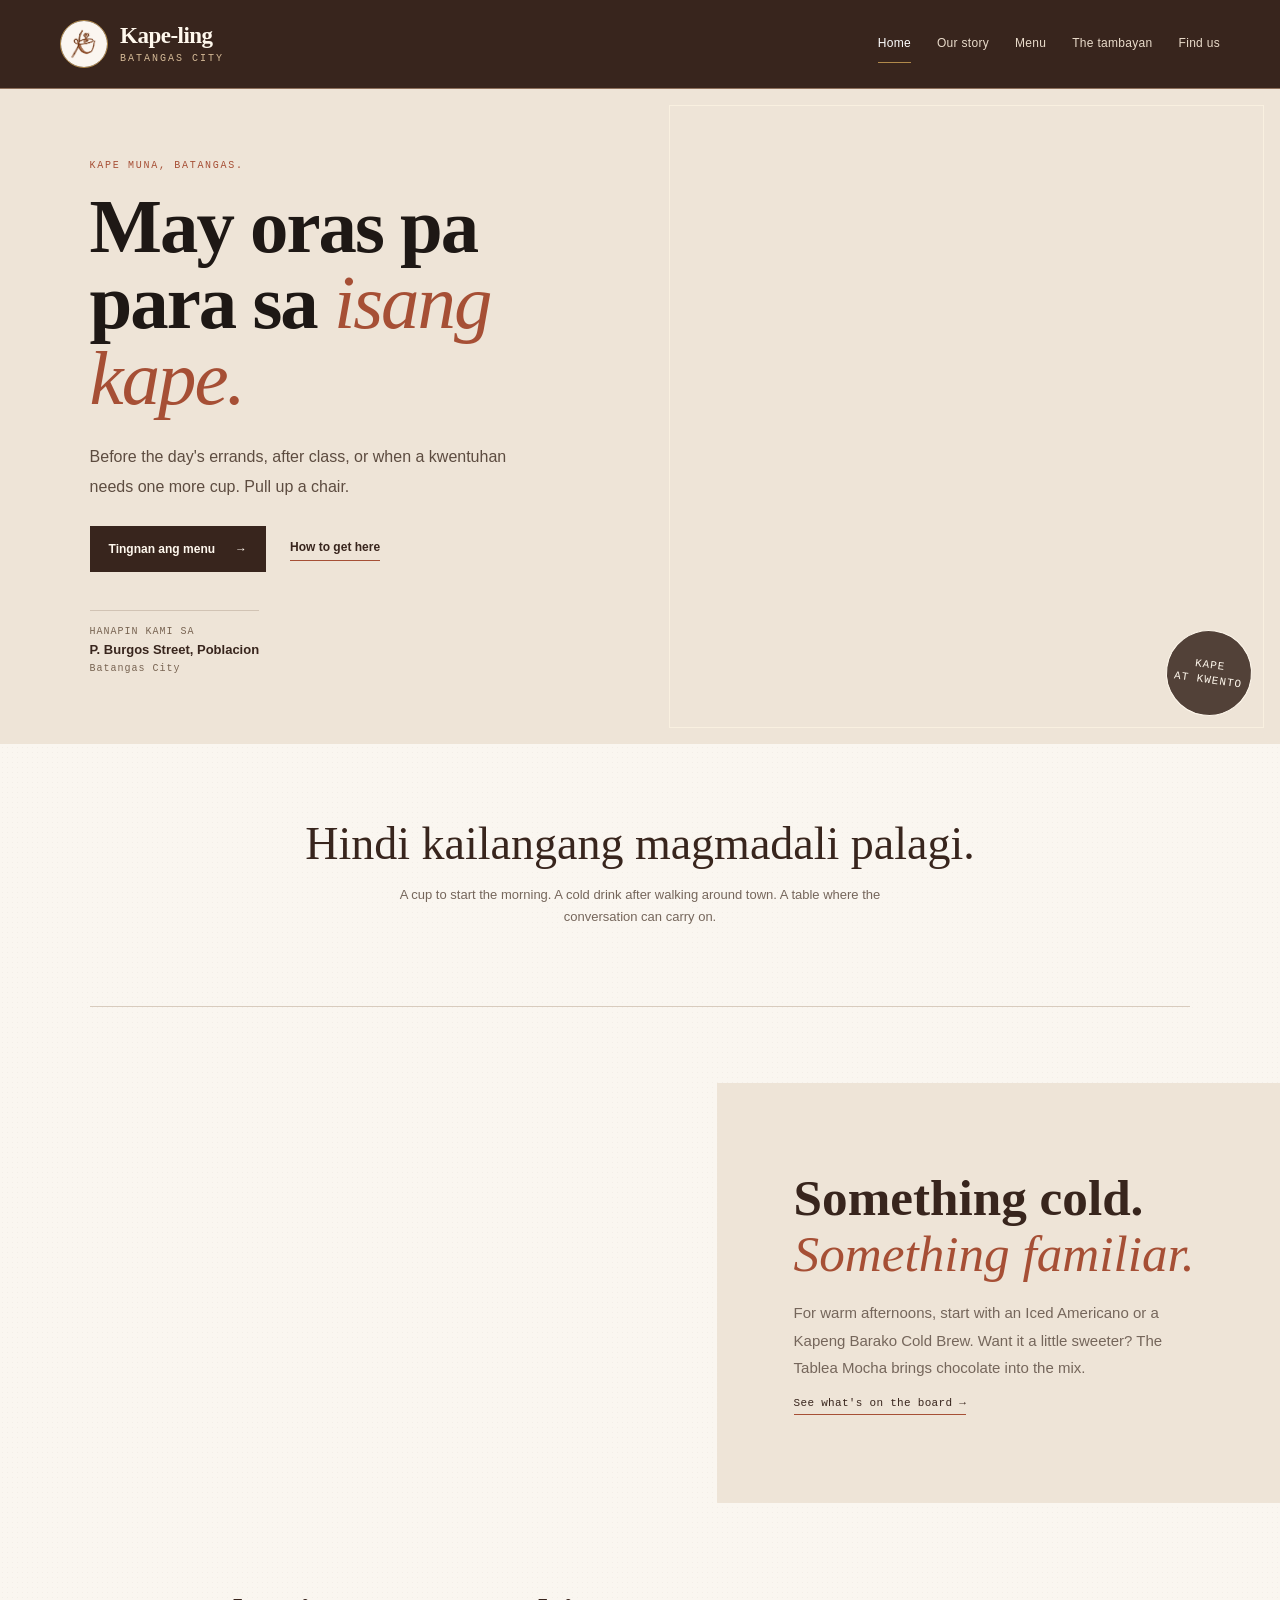
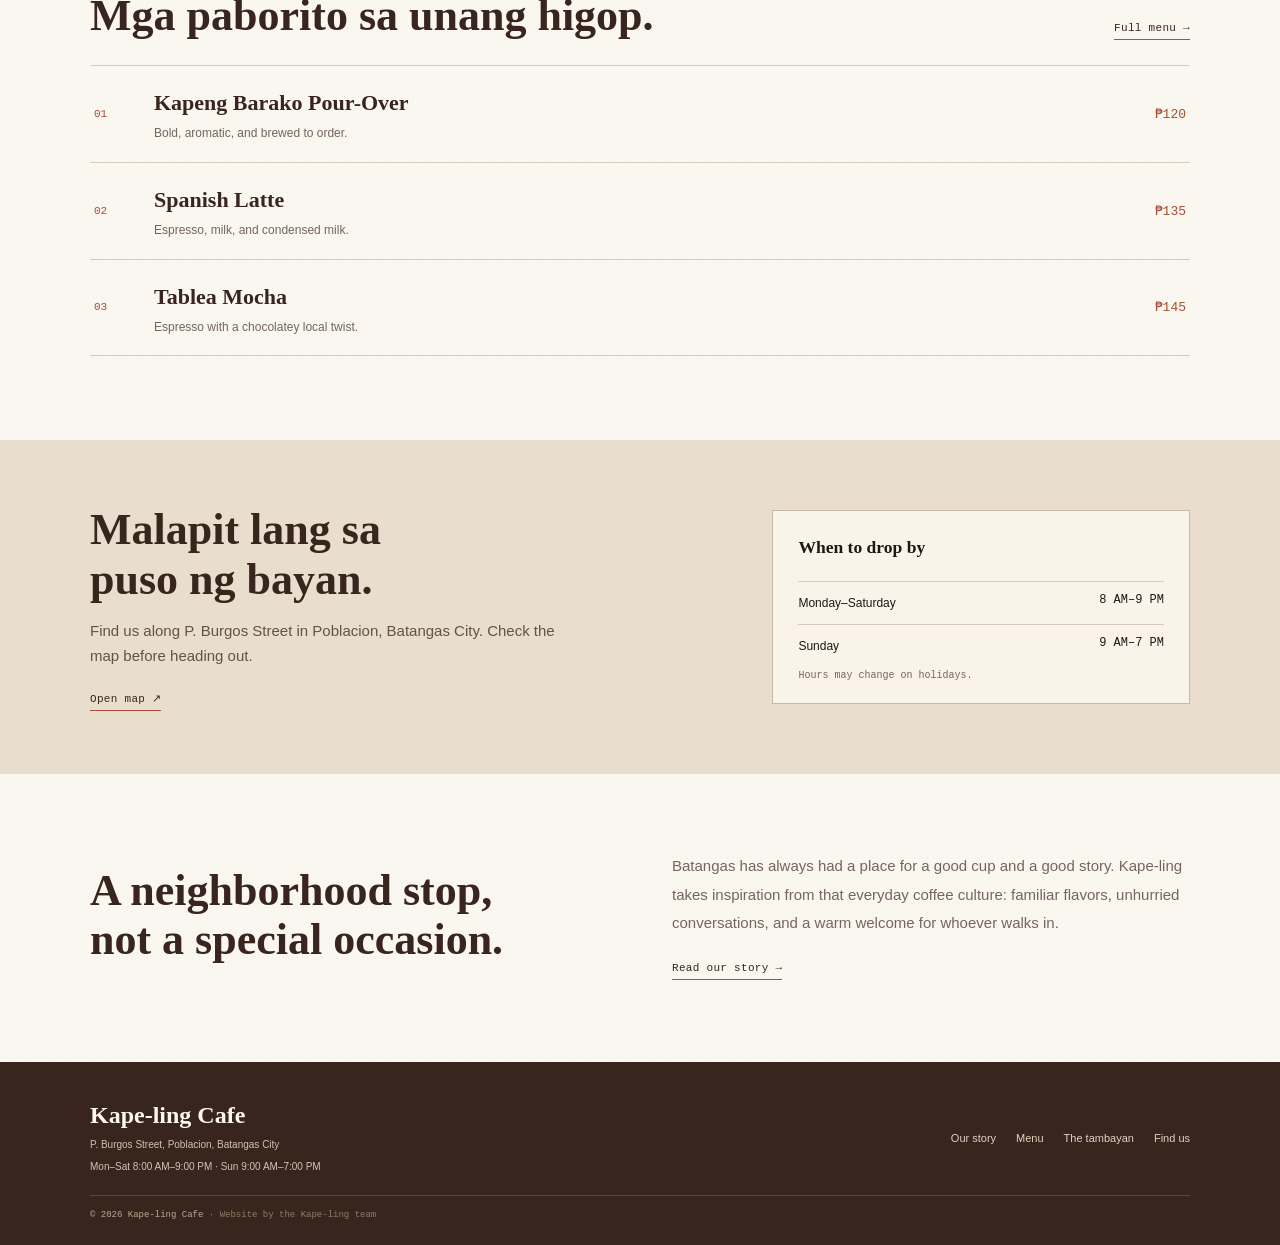
==== website-files/index.html @ b07adb89 "Simplify website code and improve readability" ====
<!DOCTYPE html>
<html lang="en">
<head>
  <meta charset="UTF-8">
  <meta name="viewport" content="width=device-width, initial-scale=1.0">
  <meta name="description" content="Coffee, merienda, and a little time well spent at Kape-ling Cafe in Batangas City.">
  <meta name="theme-color" content="#faf6f0">
  <title>Kape-ling Cafe | Batangas City</title>
  
  <link rel="stylesheet" href="/css/style.css">
</head>
<body>
<header class="site-header">
  <div class="header-inner">
    <a class="brand" href="/" aria-label="Kape-ling Cafe home">
      <img class="brand-logo" src="/logo/913414567_2117884672179343_2522890302276756562_n.jpg" alt="">
      <span class="brand-name">Kape-ling <small>BATANGAS CITY</small></span>
    </a>
    <nav class="main-nav" aria-label="Main navigation">
      <a href="/" aria-current="page">Home</a>
      <a href="/about">Our story</a>
      <a href="/menu">Menu</a>
      <a href="/community">The tambayan</a>
      <a href="/contact">Find us</a>
    </nav>
  </div>
</header>
<main>
  <section class="home-hero">
    <div class="hero-copy">
      <p class="eyebrow">KAPE MUNA, BATANGAS.</p>
      <h1>May oras pa<br>para sa <em>isang kape.</em></h1>
      <p>Before the day's errands, after class, or when a kwentuhan needs one more cup. Pull up a chair.</p>
      <div class="hero-actions"><a class="button button-dark" href="/menu">Tingnan ang menu <span>→</span></a><a class="quiet-link" href="/contact">How to get here</a></div>
      <div class="hero-visit"><span>HANAPIN KAMI SA</span><strong>P. Burgos Street, Poblacion</strong><small>Batangas City</small></div>
    </div>
    <div class="hero-image" role="img" aria-label="Freshly brewed coffee on a cafe counter"><span class="photo-stamp">KAPE<br>AT KWENTO</span></div>
  </section>
  <section class="opening-note section-wrap">
    <p class="opening-quote">Hindi kailangang magmadali palagi.</p>
    <p class="opening-small">A cup to start the morning. A cold drink after walking around town. A table where the conversation can carry on.</p>
  </section>
  <section class="home-feature">
    <div class="feature-photo" role="img" aria-label="A glass of iced coffee"></div>
    <div class="feature-copy">
      <h2>Something cold.<br><em>Something familiar.</em></h2>
      <p>For warm afternoons, start with an Iced Americano or a Kapeng Barako Cold Brew. Want it a little sweeter? The Tablea Mocha brings chocolate into the mix.</p>
      <a class="text-link" href="/menu">See what's on the board →</a>
    </div>
  </section>
  <section class="home-menu section-wrap">
    <div class="section-heading">
      <div><h2>Mga paborito sa unang higop.</h2></div>
      <a class="text-link" href="/menu">Full menu →</a>
    </div>
    <div class="home-menu-list">
      <div class="home-menu-row"><span class="menu-number">01</span><div><h3>Kapeng Barako Pour-Over</h3><p>Bold, aromatic, and brewed to order.</p></div><strong>₱120</strong></div>
      <div class="home-menu-row"><span class="menu-number">02</span><div><h3>Spanish Latte</h3><p>Espresso, milk, and condensed milk.</p></div><strong>₱135</strong></div>
      <div class="home-menu-row"><span class="menu-number">03</span><div><h3>Tablea Mocha</h3><p>Espresso with a chocolatey local twist.</p></div><strong>₱145</strong></div>
    </div>
  </section>
  <section class="visit-strip">
    <div class="section-wrap visit-strip-inner">
      <div><h2>Malapit lang sa<br>puso ng bayan.</h2><p>Find us along P. Burgos Street in Poblacion, Batangas City. Check the map before heading out.</p><a class="text-link" href="https://www.google.com/maps/search/?api=1&query=P.+Burgos+Street%2C+Poblacion%2C+Batangas+City" target="_blank" rel="noopener">Open map ↗</a></div>
      <div class="hours-panel"><h3>When to drop by</h3><p><span>Monday–Saturday</span><strong>8 AM–9 PM</strong></p><p><span>Sunday</span><strong>9 AM–7 PM</strong></p><small>Hours may change on holidays.</small></div>
    </div>
  </section>
  <section class="home-about section-wrap">
    <div><h2>A neighborhood stop, not a special occasion.</h2></div>
    <div><p>Batangas has always had a place for a good cup and a good story. Kape-ling takes inspiration from that everyday coffee culture: familiar flavors, unhurried conversations, and a warm welcome for whoever walks in.</p><a class="text-link" href="/about">Read our story →</a></div>
  </section>
</main>
<footer class="site-footer">
  <div class="footer-inner">
    <div><a class="footer-brand" href="/">Kape-ling Cafe</a><p>P. Burgos Street, Poblacion, Batangas City</p><p>Mon–Sat 8:00 AM–9:00 PM · Sun 9:00 AM–7:00 PM</p></div>
    <div class="footer-links"><a href="/about">Our story</a><a href="/menu">Menu</a><a href="/community">The tambayan</a><a href="/contact">Find us</a></div>
    <small>© 2026 Kape-ling Cafe <span>· Website by the Kape-ling team</span></small>
  </div>
</footer>
</body>
</html>
---- css/style.css ----
* {
  box-sizing:border-box;
}

html {
  scroll-behavior:smooth;
}

body {
  margin:0;
  background:#faf6f0;
  color:#1e1815;
  font:15px/1.7 Arial, sans-serif;
  background-image:radial-gradient(#6f513b0b .7px,transparent .7px);
  background-size:5px 5px;
}

a {
  color:inherit;
  text-decoration:none;
}

button,input,textarea,select {
  font:inherit;
}

.site-header {
  position:relative;
  z-index:5;
  background:#38251d;
  color:#faf6f0;
  border-bottom:1px solid #8e705b;
}

.header-inner {
  width:min(1160px,calc(100% - 56px));
  min-height:88px;
  margin:auto;
  display:flex;
  align-items:center;
  justify-content:space-between;
  gap:28px;
}

.brand {
  display:flex;
  align-items:center;
  gap:12px;
}

.brand-logo {
  width:48px;
  height:48px;
  object-fit:cover;
  border:1px solid #b18a4b;
  border-radius:50%;
}

.brand-name {
  font:600 23px/1 Georgia, serif;
  letter-spacing:-.5px;
  color:#fff8ed;
}

.brand-name small {
  display:block;
  margin-top:7px;
  font:10px/1 Courier New, monospace;
  letter-spacing:2px;
  color:#d4b996;
}

.main-nav {
  display:flex;
  align-items:center;
  gap:26px;
}

.main-nav a {
  font-size:12px;
  letter-spacing:.3px;
  color:#e9dbca;
  padding:8px 0;
  border-bottom:1px solid transparent;
}

.main-nav a:hover,.main-nav a[aria-current=page] {
  color:#fff;
  border-color:#b18a4b;
}

a:focus-visible,button:focus-visible,input:focus-visible,textarea:focus-visible,select:focus-visible {
  outline:2px solid #a64f35;
  outline-offset:4px;
}

.eyebrow {
  margin:0 0 16px;
  color:#a64f35;
  font:500 10px/1.4 Courier New, monospace;
  letter-spacing:1.7px;
}

h1,h2,h3,p {
  margin-top:0;
}

h1,h2,h3 {
  font-family:Georgia, serif;
  font-weight:600;
}

h1 em,h2 em {
  color:#a64f35;
  font-weight:500;
}

.home-hero {
  min-height:590px;
  display:grid;
  grid-template-columns:1.02fr .98fr;
  background:#eee4d7;
}

.hero-copy {
  padding:70px clamp(30px,7vw,104px);
  display:flex;
  flex-direction:column;
  align-items:flex-start;
  justify-content:center;
}

.hero-copy h1 {
  font-size:clamp(54px,6vw,82px);
  line-height:.99;
  letter-spacing:-2px;
  margin:0 0 25px;
}

.hero-copy>p:not(.eyebrow) {
  max-width:420px;
  color:#5d4c40;
  font-size:16px;
  line-height:1.85;
  margin-bottom:25px;
}

.hero-image {
  min-height:590px;
  position:relative;
  background:url("https://images.pexels.com/photos/302899/pexels-photo-302899.jpeg?auto=compress&cs=tinysrgb&w=1500") center/cover;
}

.hero-image:after {
  content:"";
  position:absolute;
  inset:16px;
  border:1px solid #fff8e6a8;
  pointer-events:none;
}

.photo-stamp {
  position:absolute;
  right:28px;
  bottom:28px;
  z-index:1;
  width:86px;
  height:86px;
  display:grid;
  place-content:center;
  text-align:center;
  border:1px solid #fff8ed;
  border-radius:50%;
  background:#38251dd9;
  color:#fff8ed;
  font:11px/1.35 Courier New, monospace;
  letter-spacing:1px;
  transform:rotate(8deg);
}

.hero-actions {
  display:flex;
  align-items:center;
  gap:24px;
  flex-wrap:wrap;
}

.button {
  display:inline-flex;
  align-items:center;
  justify-content:center;
  gap:20px;
  min-height:46px;
  padding:11px 18px;
  background:#38251d;
  color:#fff8ee;
  border:1px solid #38251d;
  font-size:12px;
  font-weight:700;
  cursor:pointer;
}

.button:hover {
  background:#a64f35;
  border-color:#a64f35;
}

.quiet-link,.inline-link {
  font-size:12px;
  font-weight:700;
  color:#38251d;
  border-bottom:1px solid #a64f35;
  padding-bottom:3px;
}

.hero-visit {
  display:grid;
  gap:2px;
  margin-top:38px;
  padding-top:15px;
  border-top:1px solid #8f78634d;
  color:#38251d;
}

.hero-visit span,.hero-visit small {
  font:10px Courier New, monospace;
  letter-spacing:1px;
  color:#786452;
}

.hero-visit strong {
  font-size:13px;
}

.section-wrap,.footer-inner {
  width:min(1100px,calc(100% - 56px));
  margin-left:auto;
  margin-right:auto;
}

.opening-note {
  padding:72px 0 78px;
  text-align:center;
  border-bottom:1px solid #d8cbbd;
}

.opening-quote {
  font:500 clamp(28px,4vw,46px)/1.2 Georgia, serif;
  color:#38251d;
  margin:0 auto 12px;
}

.opening-small {
  max-width:520px;
  margin:0 auto;
  color:#75665b;
  font-size:13px;
}

.home-feature {
  display:grid;
  grid-template-columns:1.12fr .88fr;
  align-items:stretch;
  margin:76px auto;
  max-width:1320px;
}

.feature-photo {
  min-height:420px;
  background:url("https://images.pexels.com/photos/18997241/pexels-photo-18997241.jpeg?auto=compress&cs=tinysrgb&w=1200") center/cover;
}

.feature-copy {
  padding:65px clamp(30px,6vw,82px);
  background:#eee4d7;
  display:flex;
  flex-direction:column;
  align-items:flex-start;
  justify-content:center;
}

.feature-copy h2 {
  font-size:clamp(38px,4vw,54px);
  line-height:1.08;
  margin:0 0 18px;
  color:#38251d;
}

.feature-copy>p:not(.eyebrow) {
  max-width:400px;
  color:#75665b;
  line-height:1.85;
}

.text-link {
  font:500 11px Courier New, monospace;
  letter-spacing:.3px;
  color:#38251d;
  border-bottom:1px solid #a64f35;
  padding-bottom:5px;
}

.home-menu {
  padding:12px 0 84px;
}

.section-heading {
  display:flex;
  align-items:end;
  justify-content:space-between;
  gap:20px;
  margin-bottom:25px;
}

.section-heading h2,.home-about h2,.visit-strip h2 {
  font-size:clamp(30px,3.5vw,44px);
  line-height:1.12;
  margin:0;
  color:#38251d;
}

.home-menu-list {
  border-top:1px solid #d8cbbd;
}

.home-menu-row {
  display:grid;
  grid-template-columns:44px 1fr auto;
  gap:16px;
  align-items:center;
  padding:18px 4px;
  border-bottom:1px solid #d8cbbd;
}

.menu-number {
  font:11px Courier New, monospace;
  color:#a64f35;
}

.home-menu-row h3 {
  font-size:22px;
  margin:0;
  color:#38251d;
}

.home-menu-row p {
  font-size:12px;
  color:#75665b;
  margin:2px 0 0;
}

.home-menu-row strong {
  font:13px Courier New, monospace;
  color:#a64f35;
}

.visit-strip {
  background:#e9ddce;
  padding:65px 0;
}

.visit-strip-inner {
  display:grid;
  grid-template-columns:1.2fr .8fr;
  gap:56px;
  align-items:center;
}

.visit-strip h2 {
  margin-bottom:14px;
}

.visit-strip-inner>div:first-child>p:not(.eyebrow) {
  max-width:480px;
  color:#625347;
}

.hours-panel {
  padding:22px 25px;
  border:1px solid #c8b8a5;
  background:#f9f3ea;
}

.hours-panel>p:not(.eyebrow) {
  display:flex;
  justify-content:space-between;
  gap:16px;
  border-top:1px solid #d8cbbd;
  padding-top:11px;
  margin:11px 0 0;
  font-size:12px;
}

.hours-panel strong {
  font:12px Courier New, monospace;
  white-space:nowrap;
}

.hours-panel small {
  display:block;
  color:#75665b;
  font:10px Courier New, monospace;
  margin-top:14px;
}

.home-about {
  display:grid;
  grid-template-columns:1fr 1fr;
  gap:64px;
  align-items:center;
  padding-top:78px;
  padding-bottom:84px;
}

.home-about h2 {
  max-width:420px;
}

.home-about>div:last-child>p {
  color:#75665b;
  line-height:1.9;
}

.page-intro {
  text-align:center;
  padding:78px 24px 72px;
  background:#eee4d7;
  border-bottom:1px solid #d8cbbd;
}

.page-intro h1 {
  font-size:clamp(44px,5.5vw,70px);
  line-height:1.03;
  letter-spacing:-1.5px;
  margin:0 0 18px;
}

.page-intro>p:last-child {
  max-width:590px;
  margin:0 auto;
  color:#655749;
  font-size:14px;
}

.split-story,.community-intro {
  display:grid;
  grid-template-columns:1.04fr .96fr;
  gap:76px;
  align-items:center;
  padding-top:84px;
  padding-bottom:90px;
}

.editorial-photo,.community-photo {
  min-height:440px;
  background-size:cover;
  background-position:center;
  position:relative;
}

.editorial-photo:after,.community-photo:after {
  content:"";
  position:absolute;
  inset:12px;
  border:1px solid #fff9e2a0;
}

.story-photo {
  background-image:url("https://images.pexels.com/photos/312418/pexels-photo-312418.jpeg?auto=compress&cs=tinysrgb&w=1100");
}

.community-photo {
  background-image:url("https://images.pexels.com/photos/1187317/pexels-photo-1187317.jpeg?auto=compress&cs=tinysrgb&w=1100");
}

.editorial-copy h2,.contact-copy h2 {
  font-size:clamp(36px,4vw,52px);
  line-height:1.08;
  color:#38251d;
  margin:0 0 22px;
}

.editorial-copy>p:not(.eyebrow),.contact-copy>p:not(.eyebrow) {
  font-size:14px;
  line-height:1.9;
  color:#75665b;
  margin-bottom:16px;
}

.handwritten-note {
  font:italic 21px Georgia, serif!important;
  color:#a64f35!important;
  margin-top:24px;
}

.story-band {
  display:grid;
  grid-template-columns:1fr 1fr;
  background:#e9ddce;
}

.story-band-photo {
  min-height:390px;
  background:url("https://images.pexels.com/photos/4393426/pexels-photo-4393426.jpeg?auto=compress&cs=tinysrgb&w=1200") center/cover;
}

.story-band-copy {
  padding:60px clamp(30px,7vw,100px);
  align-self:center;
}

.story-band-copy h2 {
  font-size:clamp(36px,4vw,50px);
  line-height:1.1;
  color:#38251d;
  margin:0 0 16px;
}

.story-band-copy>p:not(.eyebrow) {
  max-width:440px;
  color:#75665b;
  font-size:14px;
  line-height:1.9;
}

.purpose-section,.community-details {
  background:#eee4d7;
  padding:70px 0 78px;
}

.purpose-grid {
  display:grid;
  grid-template-columns:repeat(3,1fr);
  gap:34px;
  margin-top:26px;
}

.purpose-grid article {
  border-top:1px solid #c5b29e;
  padding-top:17px;
}

.purpose-grid article>span {
  font:10px Courier New, monospace;
  letter-spacing:1px;
  color:#a64f35;
}

.purpose-grid h2 {
  font-size:25px;
  color:#38251d;
  margin:13px 0 9px;
}

.purpose-grid p {
  font-size:13px;
  line-height:1.85;
  color:#75665b;
  margin:0;
}

.quote-section {
  text-align:center;
  padding:78px 24px;
}

.quote-section p {
  font:500 clamp(25px,3vw,38px)/1.4 Georgia, serif;
  color:#38251d;
  max-width:720px;
  margin:0 auto 16px;
}

.quote-section span {
  font:10px Courier New, monospace;
  letter-spacing:1.5px;
  color:#a64f35;
}

.menu-masthead {
  display:flex;
  justify-content:space-between;
  align-items:end;
  gap:35px;
  padding:66px max(28px,calc((100% - 1100px)/2)) 55px;
  background:#eee4d7;
  border-bottom:1px solid #d8cbbd;
}

.menu-masthead h1 {
  font-size:clamp(50px,6vw,78px);
  line-height:.98;
  letter-spacing:-2px;
  margin:0 0 15px;
}

.menu-masthead>div:first-child>p:last-child {
  margin:0;
  color:#75665b;
  font-size:14px;
}

.menu-masthead-note {
  display:flex;
  align-items:center;
  gap:18px;
}

.menu-masthead-note p {
  font:10px/1.8 Courier New, monospace;
  color:#75665b;
  margin:0;
}

.round-stamp {
  width:76px;
  height:76px;
  display:grid;
  place-content:center;
  text-align:center;
  border:1px solid #a64f35;
  border-radius:50%;
  color:#a64f35;
  font:11px/1.35 Courier New, monospace;
  transform:rotate(-9deg);
}

.menu-board {
  padding-top:44px;
  padding-bottom:85px;
}

.board-topline {
  display:flex;
  justify-content:space-between;
  padding:10px 0;
  border-top:2px solid #38251d;
  border-bottom:1px solid #38251d;
  font:10px Courier New, monospace;
  letter-spacing:1.2px;
  color:#38251d;
}

.menu-category {
  padding:34px 0 22px;
  border-bottom:1px solid #d8cbbd;
}

.category-heading {
  display:flex;
  justify-content:space-between;
  align-items:baseline;
  gap:15px;
  margin-bottom:16px;
}

.category-heading h2 {
  font-size:clamp(27px,3vw,36px);
  color:#38251d;
  margin:0;
}

.category-heading>span {
  font:10px Courier New, monospace;
  letter-spacing:1px;
  color:#a64f35;
}

.price-head,.price-row {
  display:grid;
  grid-template-columns:minmax(0,1fr) 90px 90px;
  gap:15px;
  align-items:center;
}

.price-head {
  padding:8px 0;
  border-bottom:1px solid #d8cbbd;
  font:9px Courier New, monospace;
  letter-spacing:1px;
  color:#75665b;
  text-align:right;
}

.price-head span:first-child {
  text-align:left;
}

.price-row {
  padding:13px 0;
  border-bottom:1px dotted #d6c8b9;
}

.price-row:last-child {
  border-bottom:0;
}

.price-row h3 {
  font-size:19px;
  line-height:1.25;
  color:#38251d;
  margin:0;
}

.price-row p {
  font-size:11px;
  color:#75665b;
  margin:3px 0 0;
}

.price-row>b {
  text-align:right;
  font:12px Courier New, monospace;
  color:#38251d;
}

.menu-tag {
  display:inline-block;
  margin-top:5px;
  padding:2px 6px;
  border:1px solid #b18a4b;
  color:#886a35;
  font:8px Courier New, monospace;
  letter-spacing:.8px;
}

.menu-addons {
  display:grid;
  grid-template-columns:.8fr 1.2fr;
  gap:35px;
  margin-top:40px;
  padding:28px 30px;
  background:#eee4d7;
  border:1px solid #d8cbbd;
}

.menu-addons h2 {
  font-size:32px;
  color:#38251d;
  margin:0;
}

.addon-list p {
  display:flex;
  justify-content:space-between;
  gap:15px;
  padding:8px 0;
  margin:0;
  border-bottom:1px solid #d5c5b3;
  font-size:12px;
}

.addon-list p:last-child {
  border:0;
}

.addon-list b {
  font:12px Courier New, monospace;
  color:#a64f35;
}

.menu-footnote {
  font-size:10px;
  color:#75665b;
  margin:16px 0 0;
}

.community-bottom {
  text-align:center;
  padding-top:78px;
  padding-bottom:86px;
}

.community-bottom h2 {
  font-size:clamp(32px,4vw,46px);
  line-height:1.15;
  color:#38251d;
  margin:0 0 22px;
}

.contact-layout {
  display:grid;
  grid-template-columns:1fr .85fr;
  gap:75px;
  padding-top:78px;
  padding-bottom:90px;
}

.contact-detail {
  display:flex;
  gap:16px;
  border-top:1px solid #d8cbbd;
  padding:16px 0;
}

.contact-detail>span {
  font:12px Courier New, monospace;
  color:#a64f35;
}

.contact-detail small {
  font:10px Courier New, monospace;
  letter-spacing:1.3px;
  color:#a64f35;
}

.contact-detail p {
  font-size:12px;
  line-height:1.7;
  color:#75665b;
  margin:4px 0;
}

.contact-side {
  display:flex;
  flex-direction:column;
  gap:18px;
}

.contact-note {
  padding:28px;
  background:#eee4d7;
  border:1px solid #d8cbbd;
}

.contact-note h3 {
  font-size:30px;
  color:#38251d;
  margin:0 0 10px;
}

.contact-note>p:not(.eyebrow) {
  font-size:13px;
  color:#75665b;
  line-height:1.8;
}

.contact-map {
  min-height:205px;
  padding:25px;
  background:#38251d;
  color:#faf6f0;
  display:flex;
  flex-direction:column;
  align-items:flex-start;
  justify-content:center;
}

.contact-map>span {
  font:10px Courier New, monospace;
  letter-spacing:1.3px;
  color:#d4b996;
}

.contact-map p {
  font:500 28px/1.2 Georgia, serif;
  margin:14px 0;
}

.contact-map a {
  font:10px Courier New, monospace;
  border-bottom:1px solid #b18a4b;
  padding-bottom:4px;
}

.site-footer {
  background:#38251d;
  color:#faf6f0;
  padding:40px 0 25px;
}

.footer-inner {
  display:grid;
  grid-template-columns:1fr auto;
  gap:20px;
  align-items:center;
}

.footer-brand {
  font:600 24px Georgia, serif;
  color:#fff8ee;
}

.site-footer p {
  font-size:10px;
  color:#d1c2b0;
  margin:5px 0 0;
}

.footer-links {
  display:flex;
  gap:20px;
  flex-wrap:wrap;
  justify-content:flex-end;
}

.footer-links a {
  font-size:11px;
  color:#e0d2c1;
}

.footer-links a:hover {
  color:#fff;
}

.site-footer small {
  grid-column:1/-1;
  border-top:1px solid #ffffff26;
  padding-top:14px;
  color:#bda994;
  font:9px Courier New, monospace;
}

.site-footer small span {
  color:#8f7b68;
}

@media(max-width:800px) {
    .header-inner {
    width:calc(100% - 36px);
    min-height:78px;
    gap:18px;
  }

  .main-nav {
    gap:15px;
  }

  .main-nav a {
    font-size:11px;
  }

  .home-hero {
    min-height:500px;
  }

  .hero-image {
    min-height:500px;
  }

  .hero-copy {
    padding:45px 32px;
  }

  .home-feature {
    margin:55px auto;
  }

  .split-story,.community-intro {
    gap:36px;
  }

  .contact-layout {
    gap:35px;
  }
}

@media(max-width:560px) {
    .header-inner {
    width:calc(100% - 28px);
    padding:12px 0;
    display:block;
  }

  .brand-logo {
    width:40px;
    height:40px;
  }

  .brand-name {
    font-size:20px;
  }

  .main-nav {
    overflow-x:auto;
    justify-content:flex-start;
    gap:22px;
    margin-top:11px;
    padding-bottom:5px;
  }

  .main-nav a {
    font-size:11px;
    white-space:nowrap;
  }

  .home-hero {
    grid-template-columns:1fr;
  }

  .hero-copy {
    padding:48px 26px 42px;
  }

  .hero-image {
    min-height:280px;
  }

  .hero-copy h1 {
    font-size:54px;
  }

  .section-wrap,.footer-inner {
    width:calc(100% - 34px);
  }

  .opening-note {
    padding:55px 0;
  }

  .home-feature {
    grid-template-columns:1fr;
    margin:48px auto;
  }

  .feature-photo {
    min-height:270px;
  }

  .feature-copy {
    padding:38px 26px;
  }

  .home-menu {
    padding:0 0 60px;
  }

  .section-heading {
    align-items:flex-start;
    flex-direction:column;
  }

  .home-menu-row {
    grid-template-columns:28px 1fr auto;
    gap:10px;
  }

  .home-menu-row h3 {
    font-size:17px;
  }

  .home-menu-row p {
    font-size:10px;
  }

  .visit-strip {
    padding:52px 0;
  }

  .visit-strip-inner,.home-about,.split-story,.community-intro,.contact-layout,.story-band {
    grid-template-columns:1fr;
  }

  .home-about {
    gap:15px;
    padding:58px 0;
  }

  .page-intro {
    padding:58px 18px;
  }

  .page-intro h1 {
    font-size:44px;
  }

  .split-story,.community-intro {
    padding:55px 0;
    gap:28px;
  }

  .editorial-photo,.community-photo {
    min-height:290px;
  }

  .story-band-photo {
    min-height:270px;
  }

  .story-band-copy {
    padding:42px 26px;
  }

  .purpose-section,.community-details {
    padding:54px 0;
  }

  .purpose-grid {
    grid-template-columns:1fr;
    gap:25px;
  }

  .quote-section {
    padding:55px 20px;
  }

  .menu-masthead {
    display:block;
    padding:52px 24px 40px;
  }

  .menu-masthead h1 {
    font-size:58px;
  }

  .menu-masthead-note {
    margin-top:28px;
  }

  .menu-board {
    padding-top:30px;
    padding-bottom:60px;
  }

  .board-topline {
    font-size:8px;
  }

  .category-heading h2 {
    font-size:25px;
  }

  .category-heading>span {
    font-size:8px;
  }

  .price-head,.price-row {
    grid-template-columns:minmax(0,1fr) 58px 58px;
    gap:8px;
  }

  .price-row h3 {
    font-size:16px;
  }

  .price-row p {
    font-size:10px;
  }

  .price-row>b {
    font-size:10px;
  }

  .menu-addons {
    grid-template-columns:1fr;
    gap:16px;
    padding:22px;
  }

  .community-bottom {
    padding:56px 0 64px;
  }

  .contact-layout {
    padding:55px 0 65px;
    gap:28px;
  }

  .footer-inner {
    grid-template-columns:1fr;
    gap:18px;
  }

  .footer-links {
    justify-content:flex-start;
    gap:16px;
  }

  .site-footer small {
    grid-column:1;
  }
}

@media(prefers-reduced-motion:reduce) {
  html {
    scroll-behavior:auto;
  }
}
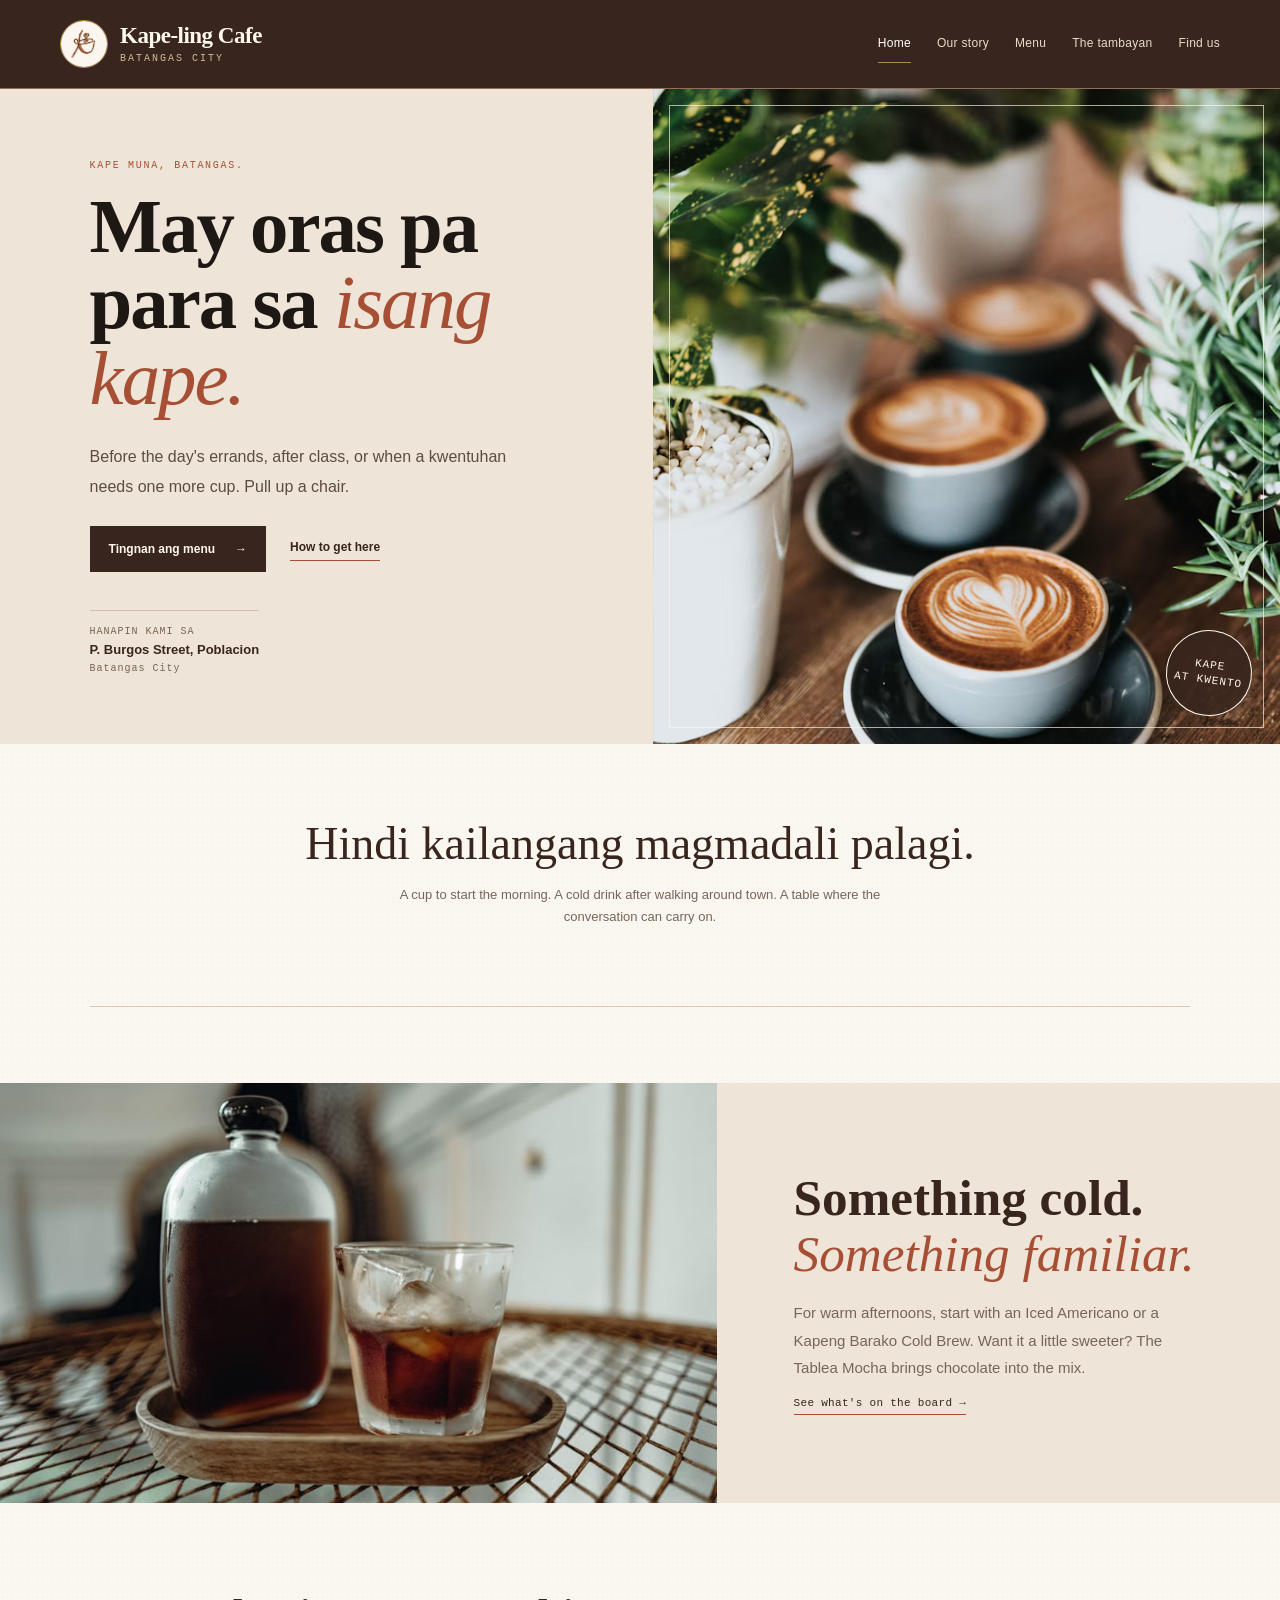
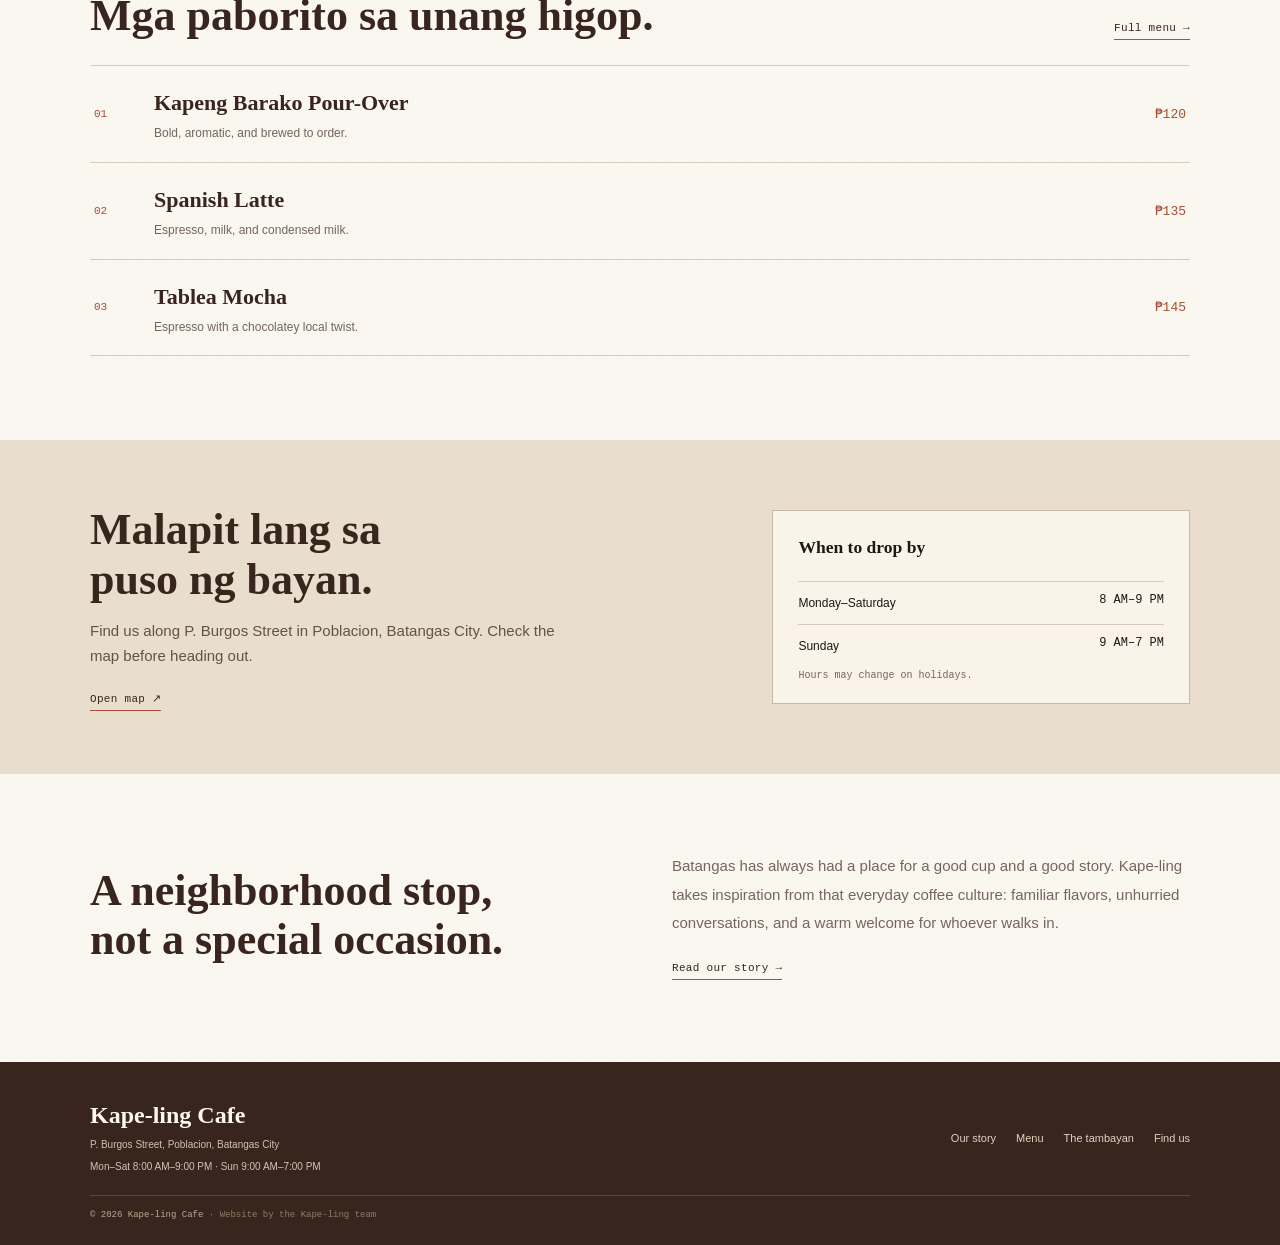
==== commit 4e313b10: "Show full Kape-ling Cafe name in header" ====
--- a/website-files/index.html
+++ b/website-files/index.html
@@ -14,7 +14,7 @@
   <div class="header-inner">
     <a class="brand" href="/" aria-label="Kape-ling Cafe home">
       <img class="brand-logo" src="/logo/913414567_2117884672179343_2522890302276756562_n.jpg" alt="">
-      <span class="brand-name">Kape-ling <small>BATANGAS CITY</small></span>
+      <span class="brand-name">Kape-ling Cafe <small>BATANGAS CITY</small></span>
     </a>
     <nav class="main-nav" aria-label="Main navigation">
       <a href="/" aria-current="page">Home</a>
--- a/css/style.css
+++ b/css/style.css
@@ -148,7 +148,7 @@
 .hero-image {
   min-height:590px;
   position:relative;
-  background:url("https://images.pexels.com/photos/302899/pexels-photo-302899.jpeg?auto=compress&cs=tinysrgb&w=1500") center/cover;
+  background:url("/images/photo-1509042239860-f550ce710b93.avif") center/cover;
 }
 
 .hero-image:after {
@@ -267,7 +267,7 @@
 
 .feature-photo {
   min-height:420px;
-  background:url("https://images.pexels.com/photos/18997241/pexels-photo-18997241.jpeg?auto=compress&cs=tinysrgb&w=1200") center/cover;
+  background:url("/images/pexels-photo-18997241.avif") center/cover;
 }
 
 .feature-copy {
@@ -466,11 +466,11 @@
 }
 
 .story-photo {
-  background-image:url("https://images.pexels.com/photos/312418/pexels-photo-312418.jpeg?auto=compress&cs=tinysrgb&w=1100");
+  background-image:url("/images/photo-1495474472287-4d71bcdd2085.avif");
 }
 
 .community-photo {
-  background-image:url("https://images.pexels.com/photos/1187317/pexels-photo-1187317.jpeg?auto=compress&cs=tinysrgb&w=1100");
+  background-image:url("/images/photo-1529156069898-49953e39b3ac.avif");
 }
 
 .editorial-copy h2,.contact-copy h2 {
@@ -501,7 +501,7 @@
 
 .story-band-photo {
   min-height:390px;
-  background:url("https://images.pexels.com/photos/4393426/pexels-photo-4393426.jpeg?auto=compress&cs=tinysrgb&w=1200") center/cover;
+  background:url("/images/photo-1442512595331-e89e73853f31.avif") center/cover;
 }
 
 .story-band-copy {
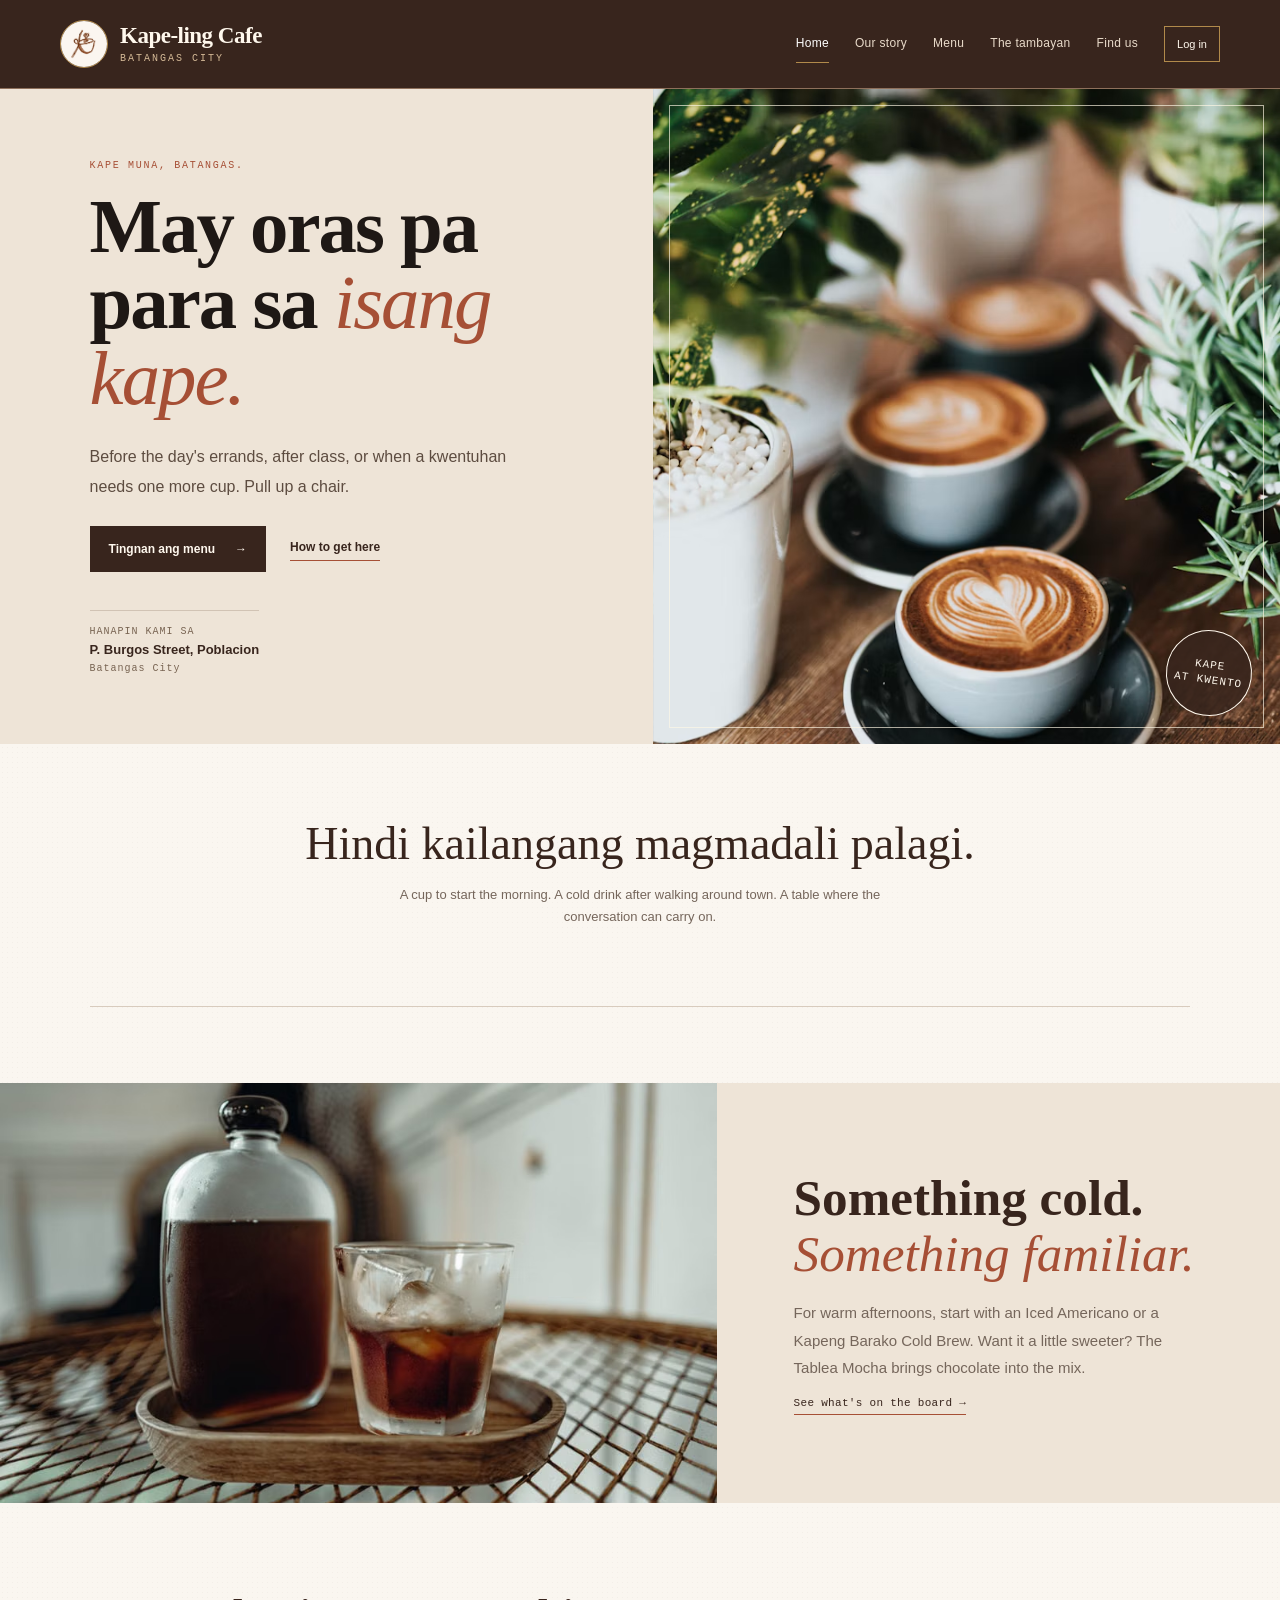
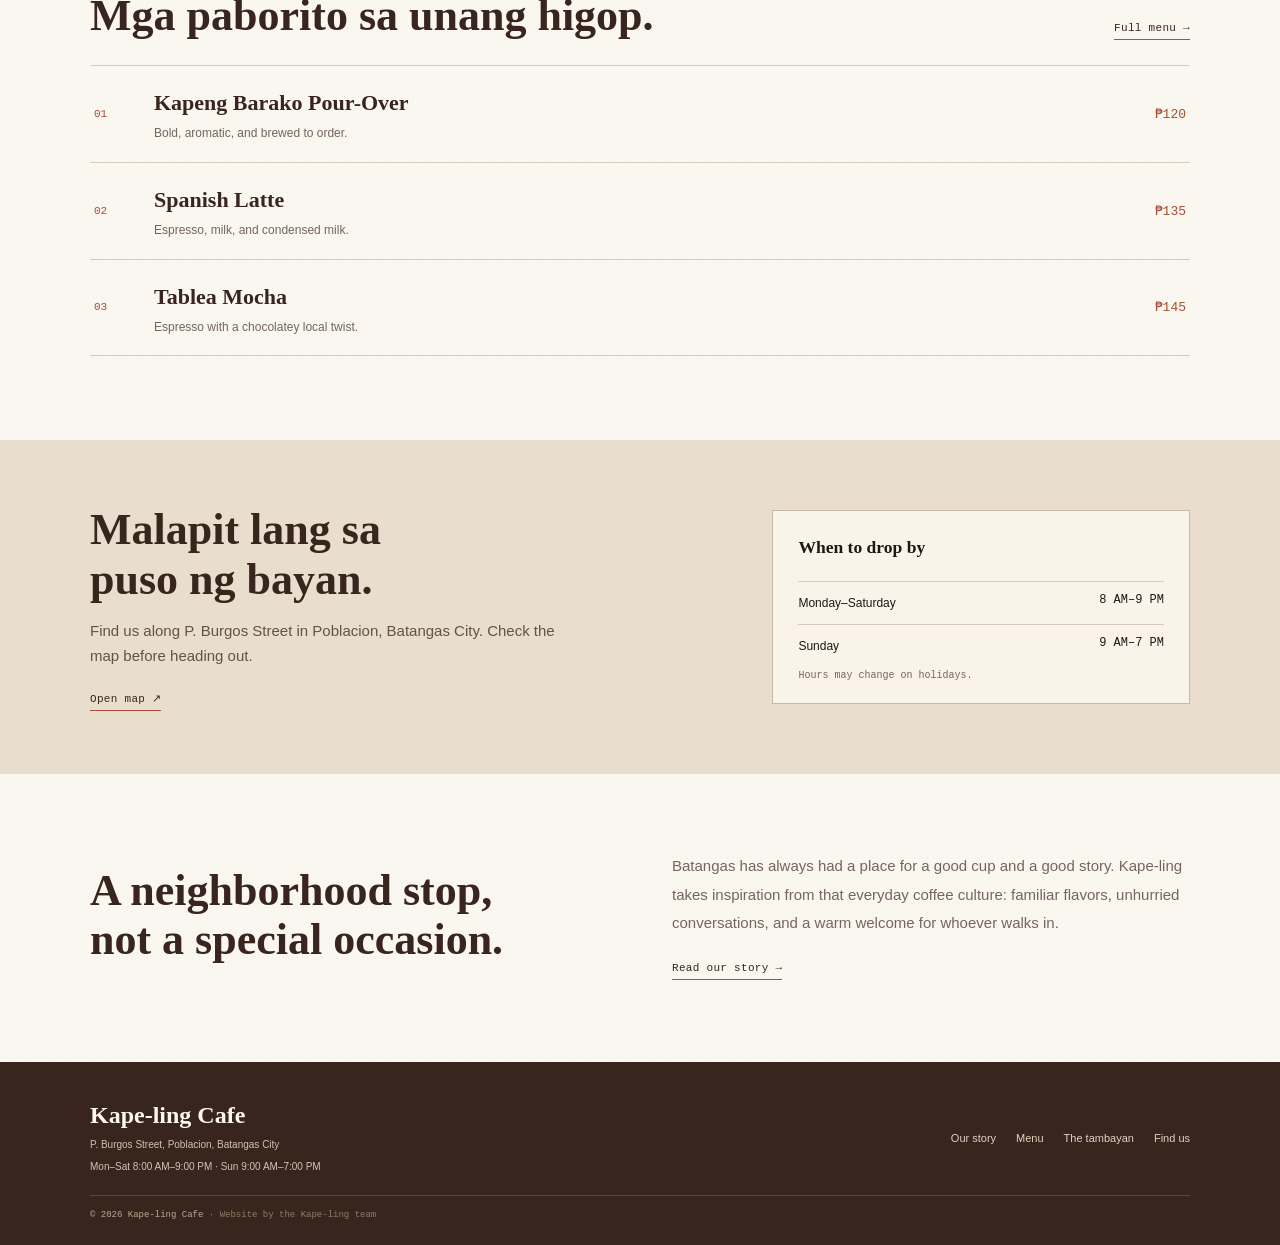
==== commit 2d679862: "Connect interactive cafe website features" ====
--- a/website-files/index.html
+++ b/website-files/index.html
@@ -77,5 +77,6 @@
     <small>© 2026 Kape-ling Cafe <span>· Website by the Kape-ling team</span></small>
   </div>
 </footer>
+<script src="/js/site.js"></script>
 </body>
 </html>
--- a/css/style.css
+++ b/css/style.css
@@ -1176,3 +1176,223 @@
     scroll-behavior:auto;
   }
 }
+
+
+/* Loading screen */
+.loading-screen {
+  position:fixed;
+  inset:0;
+  z-index:1000;
+  display:grid;
+  place-items:center;
+  background:#faf6f0;
+  transition:opacity .45s ease,visibility .45s ease;
+}
+.loading-screen.loading-done {
+  opacity:0;
+  visibility:hidden;
+}
+.loading-content { text-align:center; }
+.coffee-animation { position:relative; width:112px; height:112px; margin:0 auto 12px; }
+.coffee-cup {
+  position:absolute;
+  left:25px;
+  bottom:17px;
+  width:58px;
+  height:43px;
+  border:3px solid #38251d;
+  border-radius:5px 5px 18px 18px;
+  background:#a64f35;
+}
+.coffee-cup:after {
+  content:"";
+  position:absolute;
+  right:-17px;
+  top:7px;
+  width:15px;
+  height:19px;
+  border:3px solid #38251d;
+  border-left:0;
+  border-radius:0 12px 12px 0;
+}
+.coffee-cup span {
+  position:absolute;
+  left:5px;
+  right:5px;
+  top:5px;
+  height:3px;
+  border-radius:50%;
+  background:#fff8ed;
+}
+.cup-saucer {
+  position:absolute;
+  left:17px;
+  bottom:10px;
+  width:78px;
+  height:5px;
+  border-radius:50%;
+  background:#38251d;
+}
+.steam {
+  position:absolute;
+  bottom:67px;
+  width:9px;
+  height:9px;
+  border-radius:50%;
+  background:#b18a4b;
+  opacity:0;
+  animation:steam-rise 1.25s infinite ease-out;
+}
+.steam-one { left:39px; animation-delay:0s; }
+.steam-two { left:54px; animation-delay:.28s; }
+.steam-three { left:69px; animation-delay:.56s; }
+@keyframes steam-rise {
+  0% { opacity:0; transform:translateY(12px) scale(.55); }
+  35% { opacity:1; }
+  100% { opacity:0; transform:translateY(-35px) scale(1.25); }
+}
+.loading-brand { margin:0; color:#38251d; font:600 25px Georgia,serif; }
+.loading-message { margin:5px 0 0; color:#a64f35; font:10px Courier New,monospace; letter-spacing:1.5px; }
+
+/* Account form and navigation */
+.account-nav-button {
+  border:1px solid #b18a4b;
+  background:transparent;
+  color:#fff8ed;
+  padding:8px 12px;
+  font-size:11px;
+  cursor:pointer;
+  white-space:nowrap;
+}
+.account-nav-button:hover { background:#a64f35; border-color:#a64f35; }
+.modal-open { overflow:hidden; }
+.account-modal {
+  position:fixed;
+  inset:0;
+  z-index:900;
+  display:none;
+  place-items:center;
+  padding:20px;
+  background:#1e1815b8;
+}
+.account-modal.modal-visible { display:grid; }
+.account-dialog {
+  position:relative;
+  width:min(460px,100%);
+  max-height:90vh;
+  overflow:auto;
+  padding:36px;
+  background:#faf6f0;
+  border:1px solid #b18a4b;
+  box-shadow:0 20px 70px #1e181555;
+}
+.modal-close {
+  position:absolute;
+  top:12px;
+  right:15px;
+  border:0;
+  background:transparent;
+  color:#38251d;
+  font-size:28px;
+  cursor:pointer;
+}
+.account-dialog h2 { margin:0 0 22px; color:#38251d; font-size:35px; line-height:1.1; }
+.account-tabs { display:flex; gap:8px; border-bottom:1px solid #d8cbbd; margin-bottom:18px; }
+.account-tab {
+  border:0;
+  border-bottom:2px solid transparent;
+  padding:10px 14px;
+  background:transparent;
+  color:#75665b;
+  cursor:pointer;
+}
+.account-tab.active { border-color:#a64f35; color:#38251d; font-weight:bold; }
+.account-form { display:grid; gap:13px; }
+.account-form label { display:grid; gap:6px; color:#38251d; font-size:12px; font-weight:bold; }
+.account-form input,.community-post-form textarea,.comment-form input {
+  width:100%;
+  border:1px solid #d8cbbd;
+  border-radius:0;
+  padding:11px 12px;
+  background:#fffdf9;
+  color:#1e1815;
+}
+.account-form label small { color:#75665b; font-size:10px; font-weight:normal; }
+.account-form [hidden],.community-post-form[hidden],.community-login-prompt[hidden] { display:none!important; }
+.account-submit { width:100%; margin-top:5px; }
+.account-message,.form-feedback { min-height:18px; margin:0 0 8px; color:#a64f35; font-size:12px; }
+.account-note { margin:18px 0 0; color:#75665b; font-size:10px; line-height:1.6; }
+.signed-in-name { color:#75665b; font-size:14px; }
+
+/* Tambayan posts, comments, and reactions */
+.tambayan-board { padding-top:65px; padding-bottom:72px; border-top:1px solid #d8cbbd; }
+.tambayan-heading { max-width:650px; margin-bottom:25px; }
+.tambayan-heading h2 { margin:0 0 8px; color:#38251d; font-size:clamp(34px,4vw,48px); }
+.tambayan-heading>p:last-child { color:#75665b; font-size:13px; }
+.community-login-prompt { padding:16px 18px; background:#eee4d7; color:#5d4c40; font-size:13px; }
+.text-button { border:0; border-bottom:1px solid #a64f35; padding:0 0 2px; background:transparent; color:#a64f35; font-weight:bold; cursor:pointer; }
+.community-post-form { padding:22px; background:#eee4d7; border:1px solid #d8cbbd; }
+.community-post-form label { display:block; margin-bottom:8px; color:#38251d; font:12px Courier New,monospace; }
+.community-post-form textarea { resize:vertical; min-height:90px; }
+.post-form-bottom { display:flex; justify-content:space-between; align-items:center; gap:15px; margin-top:12px; }
+.post-form-bottom small { color:#75665b; font-size:10px; }
+.community-feed { display:grid; gap:16px; margin-top:22px; }
+.empty-feed { padding:25px; border:1px dashed #d8cbbd; color:#75665b; text-align:center; font-size:13px; }
+.community-post { padding:22px; background:#fffdf9; border:1px solid #d8cbbd; }
+.post-author { display:flex; justify-content:space-between; gap:15px; align-items:center; }
+.post-author strong { color:#38251d; font:600 17px Georgia,serif; }
+.post-author small { color:#75665b; font:10px Courier New,monospace; }
+.post-content { margin:16px 0; color:#38251d; white-space:pre-wrap; overflow-wrap:anywhere; }
+.post-actions { display:flex; align-items:center; gap:18px; padding:10px 0; border-top:1px solid #eee4d7; color:#75665b; font-size:11px; }
+.reaction-button { border:0; background:transparent; color:#75665b; cursor:pointer; }
+.reaction-button.reacted { color:#a64f35; font-weight:bold; }
+.post-comments { padding:4px 0; }
+.post-comments p { margin:5px 0; color:#75665b; font-size:12px; overflow-wrap:anywhere; }
+.post-comments strong { color:#38251d; }
+.comment-form { display:flex; gap:8px; margin-top:12px; }
+.comment-form input { min-width:0; font-size:12px; }
+.comment-form button { padding:8px 12px; border:1px solid #38251d; background:#38251d; color:#fff8ed; font-size:11px; cursor:pointer; }
+
+/* Menu ordering controls and cart */
+.menu-order-options { display:flex; flex-wrap:wrap; gap:12px 22px; padding:8px 0 13px 0; border-bottom:1px dotted #d6c8b9; }
+.menu-order-option { display:flex; align-items:center; gap:9px; color:#75665b; font-size:10px; }
+.menu-order-option button {
+  width:25px;
+  height:25px;
+  border:1px solid #b18a4b;
+  background:#fffdf9;
+  color:#38251d;
+  font-size:17px;
+  line-height:1;
+  cursor:pointer;
+}
+.menu-order-option button:hover { background:#38251d; color:#fff8ed; }
+.item-quantity { min-width:12px; text-align:center; color:#38251d; font:12px Courier New,monospace; }
+.order-cart { margin-top:40px; padding:28px; background:#eee4d7; border:1px solid #d8cbbd; }
+.cart-heading { display:flex; align-items:end; justify-content:space-between; gap:15px; }
+.cart-heading h2 { margin:0; color:#38251d; font-size:34px; }
+.cart-count { color:#75665b; font:10px Courier New,monospace; }
+.cart-items { margin:18px 0; border-top:1px solid #d8cbbd; }
+.cart-empty { padding:15px 0; margin:0; color:#75665b; font-size:12px; }
+.cart-line { display:flex; justify-content:space-between; gap:18px; padding:12px 0; border-bottom:1px solid #d8cbbd; color:#5d4c40; font-size:12px; }
+.cart-line strong { color:#38251d; white-space:nowrap; }
+.cart-total { display:flex; justify-content:space-between; padding-top:15px; border-top:1px solid #c5b29e; color:#38251d; }
+.cart-total strong { font:600 20px Georgia,serif; }
+.clear-cart { margin-top:14px; padding:8px 12px; border:1px solid #a64f35; background:transparent; color:#a64f35; font-size:11px; cursor:pointer; }
+.clear-cart:disabled { opacity:.4; cursor:not-allowed; }
+.cart-note { margin:14px 0 0; color:#75665b; font-size:10px; }
+
+@media(max-width:800px) {
+  .account-nav-button { padding:7px 9px; }
+}
+@media(max-width:560px) {
+  .account-dialog { padding:30px 22px; }
+  .post-form-bottom { align-items:flex-start; flex-direction:column; }
+  .community-post-form { padding:16px; }
+  .community-post { padding:16px; }
+  .post-author { align-items:flex-start; flex-direction:column; gap:4px; }
+  .order-cart { padding:20px; }
+  .menu-order-options { gap:8px 12px; }
+  .menu-order-option { gap:6px; }
+  .cart-heading h2 { font-size:28px; }
+}
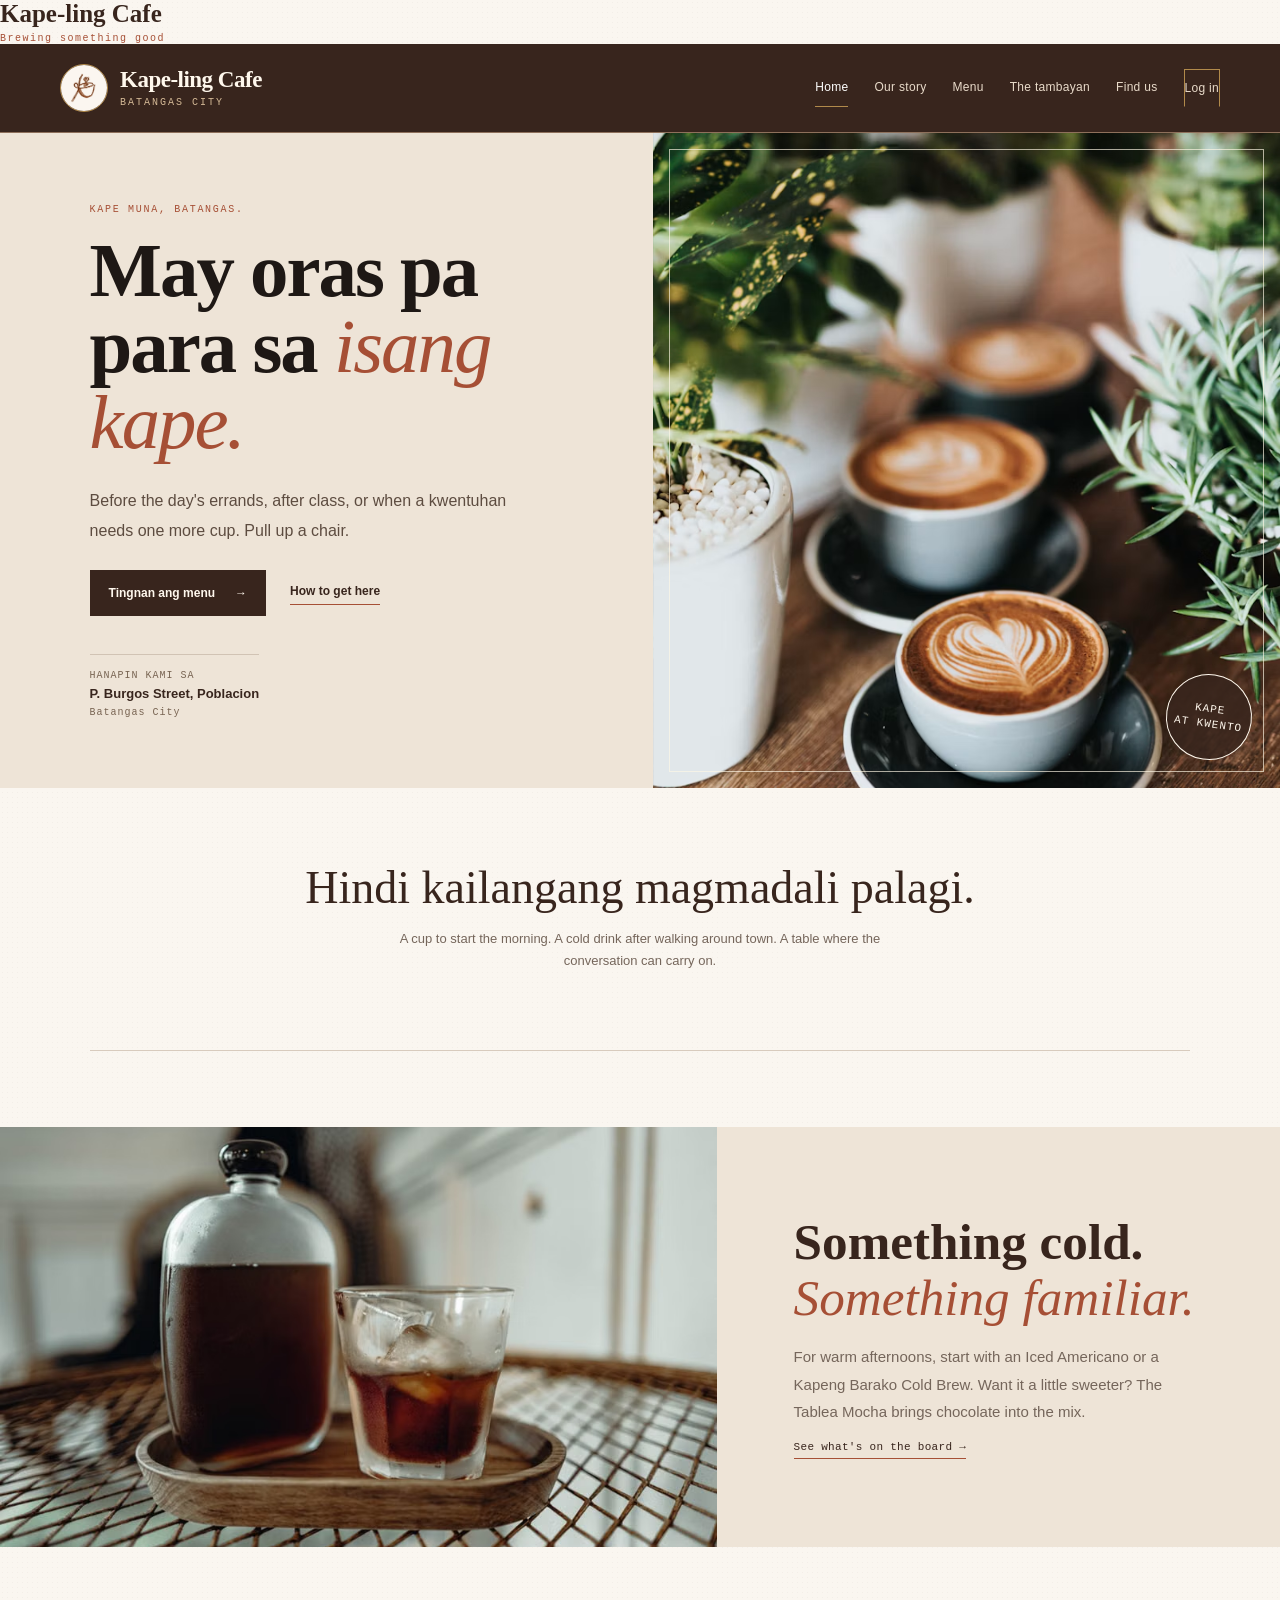
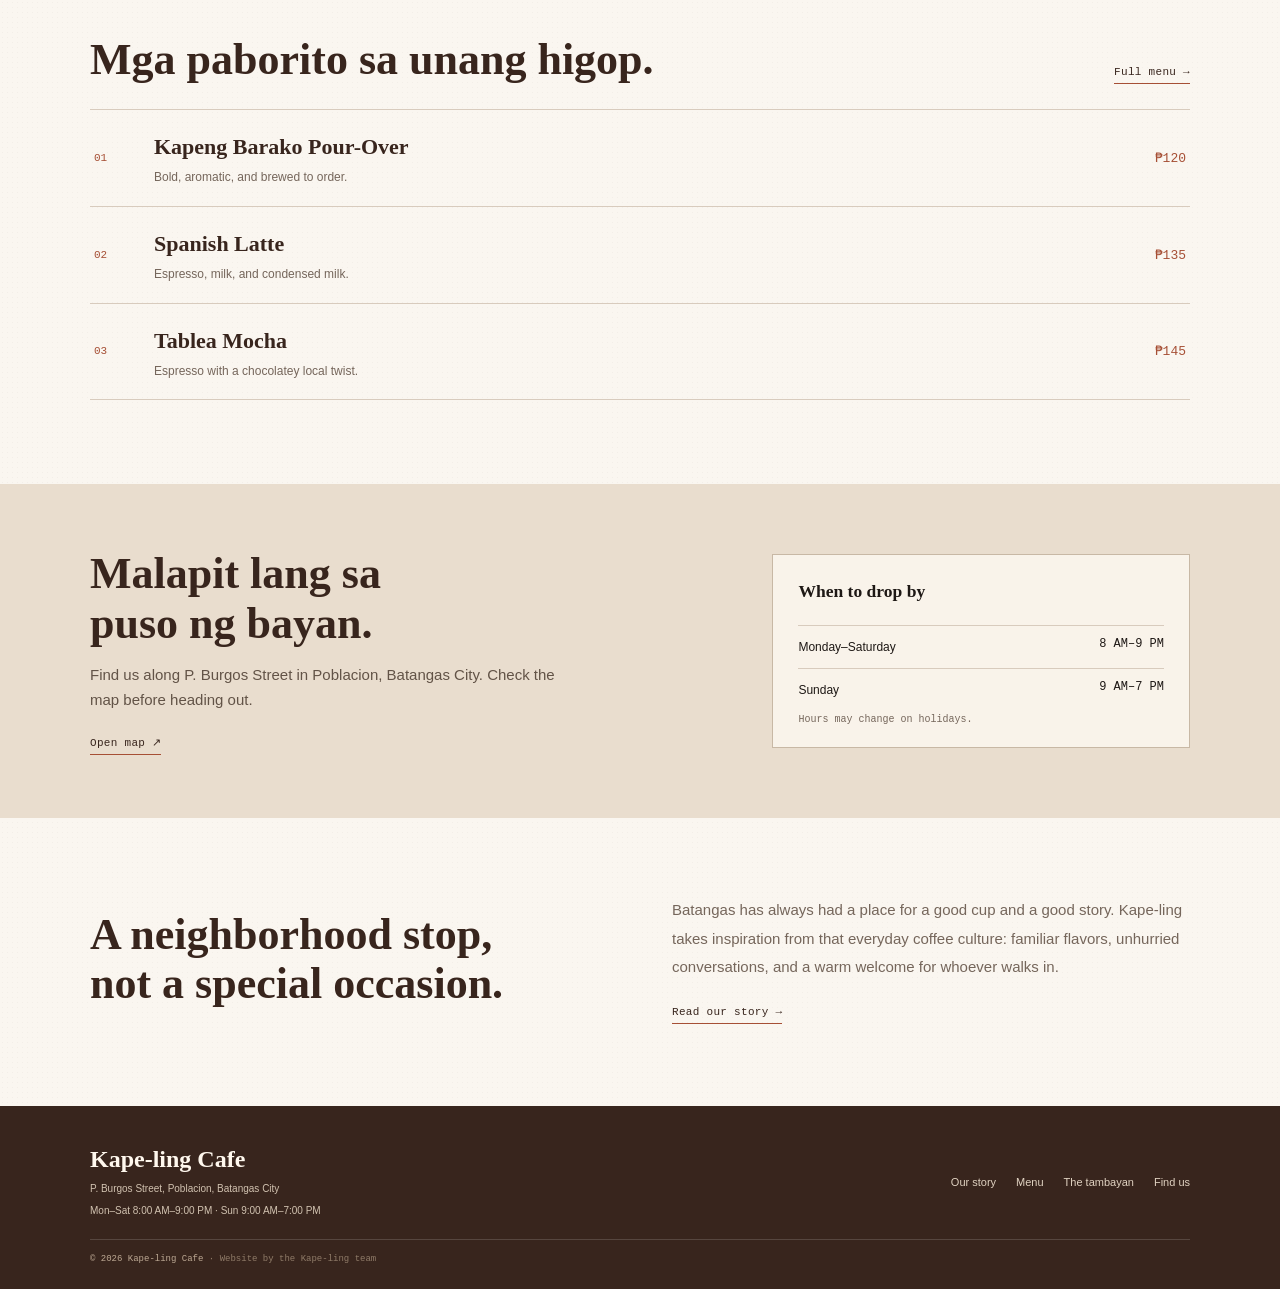
==== commit f062c210: "Convert Kape-ling Cafe to HTML and CSS only" ====
--- a/website-files/index.html
+++ b/website-files/index.html
@@ -2,6 +2,7 @@
 <html lang="en">
 <head>
   <meta charset="UTF-8">
+  
   <meta name="viewport" content="width=device-width, initial-scale=1.0">
   <meta name="description" content="Coffee, merienda, and a little time well spent at Kape-ling Cafe in Batangas City.">
   <meta name="theme-color" content="#faf6f0">
@@ -10,6 +11,11 @@
   <link rel="stylesheet" href="/css/style.css">
 </head>
 <body>
+
+    <p class="loading-brand">Kape-ling Cafe</p>
+    <p class="loading-message">Brewing something good</p>
+  </div>
+</div>
 <header class="site-header">
   <div class="header-inner">
     <a class="brand" href="/" aria-label="Kape-ling Cafe home">
@@ -22,7 +28,7 @@
       <a href="/menu">Menu</a>
       <a href="/community">The tambayan</a>
       <a href="/contact">Find us</a>
-    </nav>
+    <a class="account-nav-button" href="#login-modal">Log in</a></nav>
   </div>
 </header>
 <main>
@@ -69,7 +75,7 @@
     <div><h2>A neighborhood stop, not a special occasion.</h2></div>
     <div><p>Batangas has always had a place for a good cup and a good story. Kape-ling takes inspiration from that everyday coffee culture: familiar flavors, unhurried conversations, and a warm welcome for whoever walks in.</p><a class="text-link" href="/about">Read our story →</a></div>
   </section>
-</main>
+</main><div class="account-modal" id="login-modal"><div class="account-dialog"><a class="modal-close" href="#">×</a><p class="eyebrow">WELCOME TO THE TAMBAYAN</p><h2>Good to have you <em>here.</em></h2><div class="account-tabs"><a class="account-tab active" href="#login-modal">Log in</a><a class="account-tab" href="#signup-modal">Sign up</a></div><form class="account-form"><label>Email address<input type="email" placeholder="you@example.com"></label><label>Password<input type="password" placeholder="Enter your password"></label><button class="button account-submit" type="button">Log in</button></form><p class="account-note">Design preview only. Account sign-in is not connected.</p></div></div><div class="account-modal" id="signup-modal"><div class="account-dialog"><a class="modal-close" href="#">×</a><p class="eyebrow">WELCOME TO THE TAMBAYAN</p><h2>Make yourself <em>at home.</em></h2><div class="account-tabs"><a class="account-tab" href="#login-modal">Log in</a><a class="account-tab active" href="#signup-modal">Sign up</a></div><form class="account-form"><label>Full name<input type="text" placeholder="e.g. Juan Dela Cruz"></label><label>Email address<input type="email" placeholder="you@example.com"></label><label>Password<input type="password" placeholder="Create a password"></label><button class="button account-submit" type="button">Create account</button></form><p class="account-note">Design preview only. Account registration is not connected.</p></div></div>
 <footer class="site-footer">
   <div class="footer-inner">
     <div><a class="footer-brand" href="/">Kape-ling Cafe</a><p>P. Burgos Street, Poblacion, Batangas City</p><p>Mon–Sat 8:00 AM–9:00 PM · Sun 9:00 AM–7:00 PM</p></div>
@@ -77,6 +83,6 @@
     <small>© 2026 Kape-ling Cafe <span>· Website by the Kape-ling team</span></small>
   </div>
 </footer>
-<script src="/js/site.js"></script>
+
 </body>
 </html>
--- a/css/style.css
+++ b/css/style.css
@@ -1182,6 +1182,9 @@
 .loading-screen {
   position:fixed;
   inset:0;
+  width:100vw;
+  height:100vh;
+  height:100dvh;
   z-index:1000;
   display:grid;
   place-items:center;
@@ -1269,18 +1272,23 @@
 .account-modal {
   position:fixed;
   inset:0;
-  z-index:900;
+  z-index:1100;
   display:none;
   place-items:center;
-  padding:20px;
+  width:100%;
+  height:100vh;
+  height:100dvh;
+  overflow-y:auto;
+  padding:16px;
   background:#1e1815b8;
 }
 .account-modal.modal-visible { display:grid; }
 .account-dialog {
   position:relative;
   width:min(460px,100%);
-  max-height:90vh;
-  overflow:auto;
+  max-height:calc(100vh - 32px);
+  max-height:calc(100dvh - 32px);
+  overflow-y:auto;
   padding:36px;
   background:#faf6f0;
   border:1px solid #b18a4b;
@@ -1309,7 +1317,7 @@
 .account-tab.active { border-color:#a64f35; color:#38251d; font-weight:bold; }
 .account-form { display:grid; gap:13px; }
 .account-form label { display:grid; gap:6px; color:#38251d; font-size:12px; font-weight:bold; }
-.account-form input,.community-post-form textarea,.comment-form input {
+.account-form input,.community-post-form textarea {
   width:100%;
   border:1px solid #d8cbbd;
   border-radius:0;
@@ -1346,41 +1354,10 @@
 .post-actions { display:flex; align-items:center; gap:18px; padding:10px 0; border-top:1px solid #eee4d7; color:#75665b; font-size:11px; }
 .reaction-button { border:0; background:transparent; color:#75665b; cursor:pointer; }
 .reaction-button.reacted { color:#a64f35; font-weight:bold; }
-.post-comments { padding:4px 0; }
-.post-comments p { margin:5px 0; color:#75665b; font-size:12px; overflow-wrap:anywhere; }
+.post-comments { margin-top:12px; padding:12px 14px; background:#faf6f0; border:1px solid #eee4d7; border-left:3px solid #b18a4b; }
+.post-comments p { margin:7px 0 0; color:#75665b; font-size:12px; line-height:1.5; overflow-wrap:anywhere; }
+.comments-heading { display:block; color:#a64f35; font:9px Courier New,monospace; letter-spacing:1px; }
 .post-comments strong { color:#38251d; }
-.comment-form { display:flex; gap:8px; margin-top:12px; }
-.comment-form input { min-width:0; font-size:12px; }
-.comment-form button { padding:8px 12px; border:1px solid #38251d; background:#38251d; color:#fff8ed; font-size:11px; cursor:pointer; }
-
-/* Menu ordering controls and cart */
-.menu-order-options { display:flex; flex-wrap:wrap; gap:12px 22px; padding:8px 0 13px 0; border-bottom:1px dotted #d6c8b9; }
-.menu-order-option { display:flex; align-items:center; gap:9px; color:#75665b; font-size:10px; }
-.menu-order-option button {
-  width:25px;
-  height:25px;
-  border:1px solid #b18a4b;
-  background:#fffdf9;
-  color:#38251d;
-  font-size:17px;
-  line-height:1;
-  cursor:pointer;
-}
-.menu-order-option button:hover { background:#38251d; color:#fff8ed; }
-.item-quantity { min-width:12px; text-align:center; color:#38251d; font:12px Courier New,monospace; }
-.order-cart { margin-top:40px; padding:28px; background:#eee4d7; border:1px solid #d8cbbd; }
-.cart-heading { display:flex; align-items:end; justify-content:space-between; gap:15px; }
-.cart-heading h2 { margin:0; color:#38251d; font-size:34px; }
-.cart-count { color:#75665b; font:10px Courier New,monospace; }
-.cart-items { margin:18px 0; border-top:1px solid #d8cbbd; }
-.cart-empty { padding:15px 0; margin:0; color:#75665b; font-size:12px; }
-.cart-line { display:flex; justify-content:space-between; gap:18px; padding:12px 0; border-bottom:1px solid #d8cbbd; color:#5d4c40; font-size:12px; }
-.cart-line strong { color:#38251d; white-space:nowrap; }
-.cart-total { display:flex; justify-content:space-between; padding-top:15px; border-top:1px solid #c5b29e; color:#38251d; }
-.cart-total strong { font:600 20px Georgia,serif; }
-.clear-cart { margin-top:14px; padding:8px 12px; border:1px solid #a64f35; background:transparent; color:#a64f35; font-size:11px; cursor:pointer; }
-.clear-cart:disabled { opacity:.4; cursor:not-allowed; }
-.cart-note { margin:14px 0 0; color:#75665b; font-size:10px; }
 
 @media(max-width:800px) {
   .account-nav-button { padding:7px 9px; }
@@ -1391,8 +1368,205 @@
   .community-post-form { padding:16px; }
   .community-post { padding:16px; }
   .post-author { align-items:flex-start; flex-direction:column; gap:4px; }
-  .order-cart { padding:20px; }
-  .menu-order-options { gap:8px 12px; }
-  .menu-order-option { gap:6px; }
-  .cart-heading h2 { font-size:28px; }
-}
+}
+
+/* Smooth movement between the website pages */
+body.page-enter {
+  opacity:0;
+}
+body.page-enter.page-ready {
+  opacity:1;
+  transition:opacity .32s ease;
+}
+body.page-leave {
+  opacity:0;
+  transition:opacity .22s ease;
+}
+
+.community-post {
+  transition:background .2s ease,border-color .2s ease,transform .2s ease;
+}
+.community-post:hover {
+  border-color:#c5a47c;
+}
+@media(prefers-reduced-motion:reduce) {
+  body.page-enter,body.page-enter.page-ready,body.page-leave {
+    opacity:1;
+    transition:none;
+  }
+  .community-post {
+    transition:none;
+  }
+}
+
+
+
+
+/* Show the loader before revealing any page content. */
+html.loading-active body > :not(.loading-screen) {
+  visibility:hidden;
+}
+html.loading-active .loading-screen {
+  visibility:visible;
+}
+html.loading-active {
+  overflow:hidden;
+}
+
+/* Give the sample Tambayan replies a more natural chat-like layout. */
+.post-comments {
+  display:grid;
+  gap:10px;
+  padding:14px;
+}
+.comments-heading {
+  margin-bottom:2px;
+}
+.comment-line {
+  width:fit-content;
+  max-width:94%;
+  padding:9px 12px;
+  background:#fffdf9;
+  border:1px solid #eee4d7;
+}
+.comment-line strong {
+  display:block;
+  margin-bottom:3px;
+  color:#38251d;
+  font-size:11px;
+}
+.comment-line p {
+  margin:0;
+  color:#5d4c40;
+  font-size:12px;
+  line-height:1.55;
+}
+.comment-line:nth-of-type(odd) {
+  margin-left:18px;
+  background:#eee4d7;
+}
+
+
+/* Smooth page-to-page panel changes in browsers that support it. */
+@view-transition {
+  navigation: auto;
+}
+::view-transition-old(root) {
+  animation: panel-leave .32s ease both;
+}
+::view-transition-new(root) {
+  animation: panel-enter .42s cubic-bezier(.22,.7,.2,1) both;
+}
+@keyframes panel-leave {
+  to { opacity:0; filter:blur(2px); }
+}
+@keyframes panel-enter {
+  from { opacity:0; filter:blur(2px); transform:translateY(5px); }
+  to { opacity:1; filter:blur(0); transform:translateY(0); }
+}
+
+/* Avoid a blank frame on browsers without cross-page view transitions. */
+body.page-enter,
+body.page-enter.page-ready,
+body.page-leave {
+  opacity:1;
+  transition:none;
+}
+@media(prefers-reduced-motion:reduce) {
+  ::view-transition-old(root),
+  ::view-transition-new(root) {
+    animation:none;
+  }
+}
+
+/* More voices in the Tambayan conversation. */
+.post-comments {
+  gap:9px;
+  border-radius:3px;
+}
+.comment-line {
+  border-radius:12px 12px 12px 3px;
+  box-shadow:0 1px 2px #38251d0a;
+}
+.comment-line:nth-of-type(even) {
+  margin-left:18px;
+  border-radius:12px 12px 3px 12px;
+}
+.comment-line:nth-of-type(odd) {
+  margin-left:0;
+}
+.comment-line strong {
+  font-family:Arial,sans-serif;
+  font-weight:700;
+}
+
+
+/* Menu item photo previews */
+.menu-category .price-row {
+  position:relative;
+}
+.menu-category .price-row h3 {
+  display:table;
+  cursor:pointer;
+  transition:color .2s ease;
+}
+.menu-category .price-row h3:hover,
+.menu-category .price-row h3:focus-visible {
+  color:#a64f35;
+  outline:none;
+}
+.menu-photo-preview {
+  position:absolute;
+  z-index:20;
+  top:50%;
+  right:105px;
+  width:190px;
+  padding:8px;
+  background:#fffdf9;
+  border:1px solid #d8cbbd;
+  box-shadow:0 12px 30px #38251d24;
+  opacity:0;
+  visibility:hidden;
+  pointer-events:none;
+  transform:translateY(-44%) translateX(8px);
+  transition:opacity .2s ease,transform .2s ease,visibility .2s ease;
+}
+.menu-photo-preview img {
+  display:block;
+  width:100%;
+  height:125px;
+  object-fit:cover;
+}
+.menu-photo-preview span {
+  display:block;
+  padding:8px 3px 3px;
+  color:#38251d;
+  font:11px Georgia,serif;
+}
+.menu-category .price-row:has(h3:hover) .menu-photo-preview,
+.menu-category .price-row:has(h3:focus-visible) .menu-photo-preview {
+  opacity:1;
+  visibility:visible;
+  transform:translateY(-50%) translateX(0);
+}
+@media(max-width:700px) {
+  .menu-photo-preview {
+    right:12px;
+    top:auto;
+    bottom:calc(100% - 8px);
+    width:150px;
+    transform:translateY(8px);
+  }
+  .menu-category .price-row:has(h3:hover) .menu-photo-preview,
+  .menu-category .price-row:has(h3:focus-visible) .menu-photo-preview {
+    transform:translateY(0);
+  }
+  .menu-photo-preview img {
+    height:95px;
+  }
+}
+@media(prefers-reduced-motion:reduce) {
+  .menu-photo-preview,.menu-category .price-row h3 {
+    transition:none;
+  }
+}
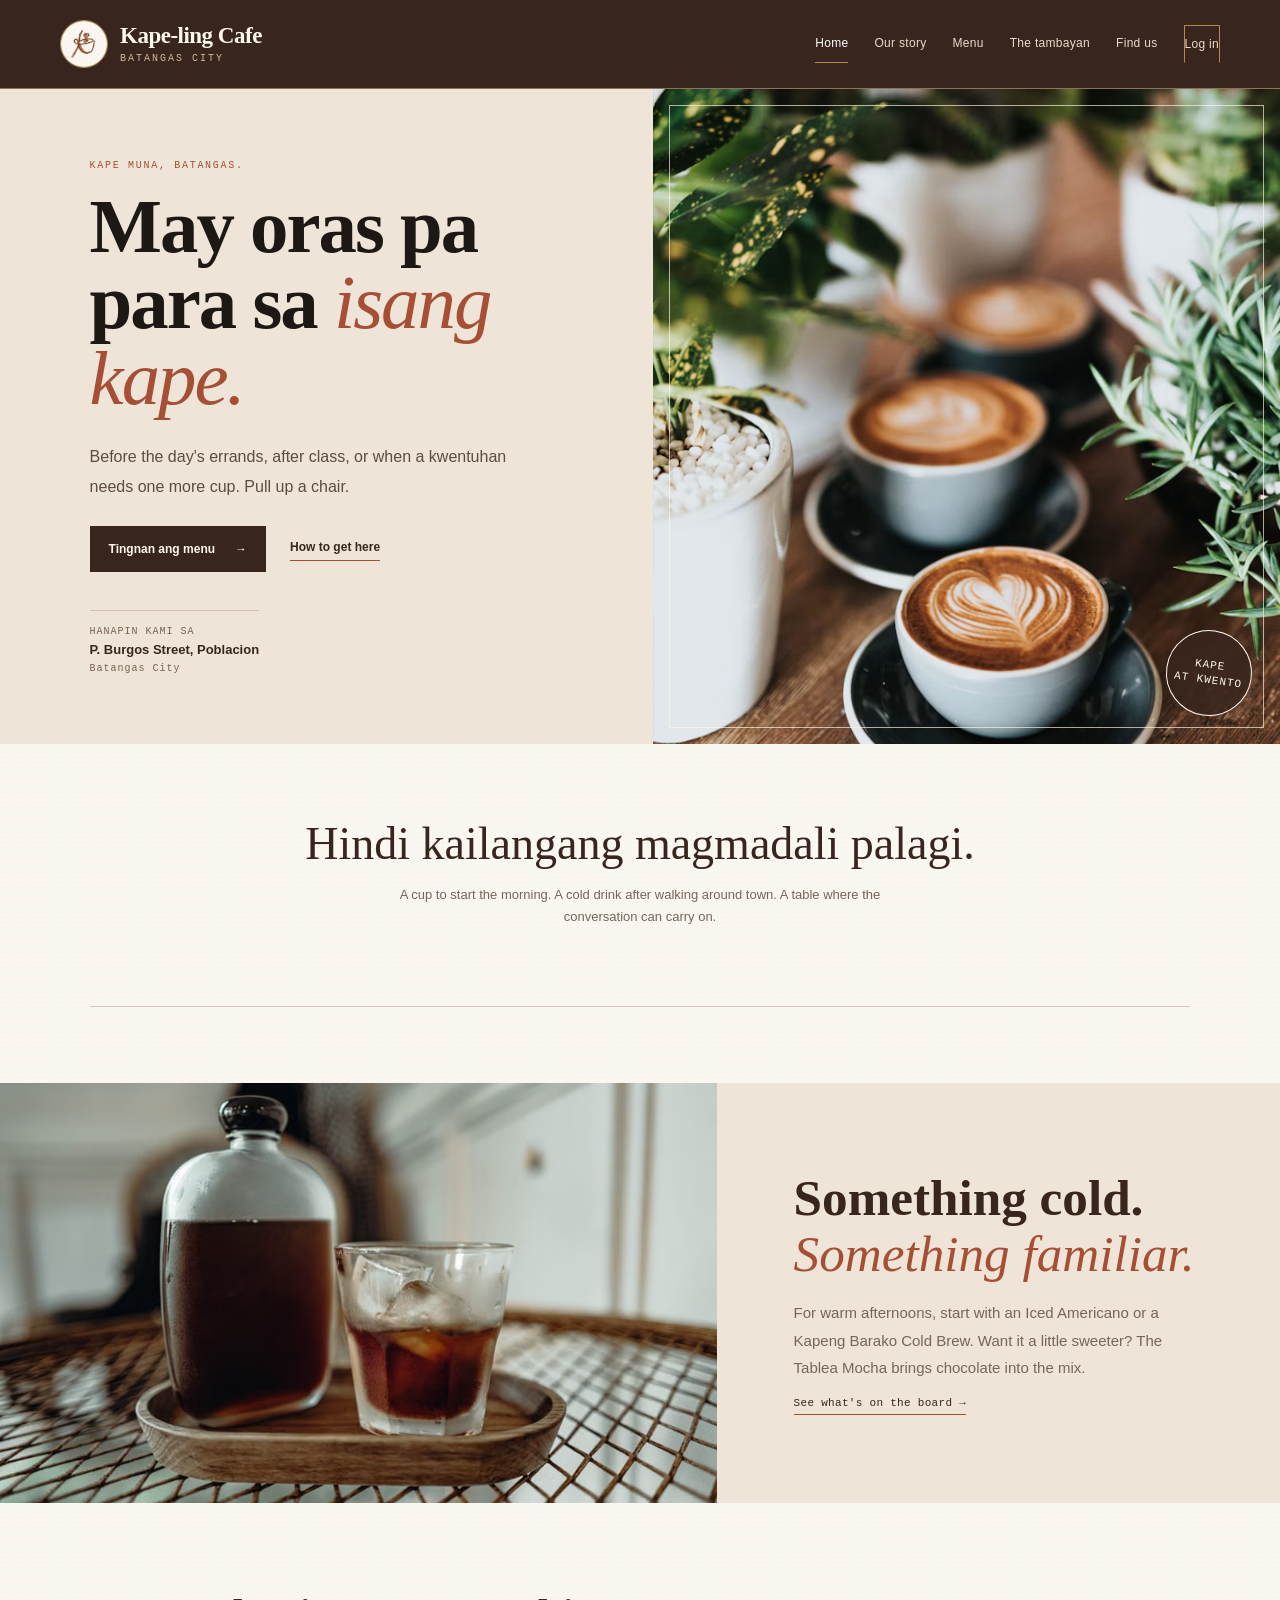
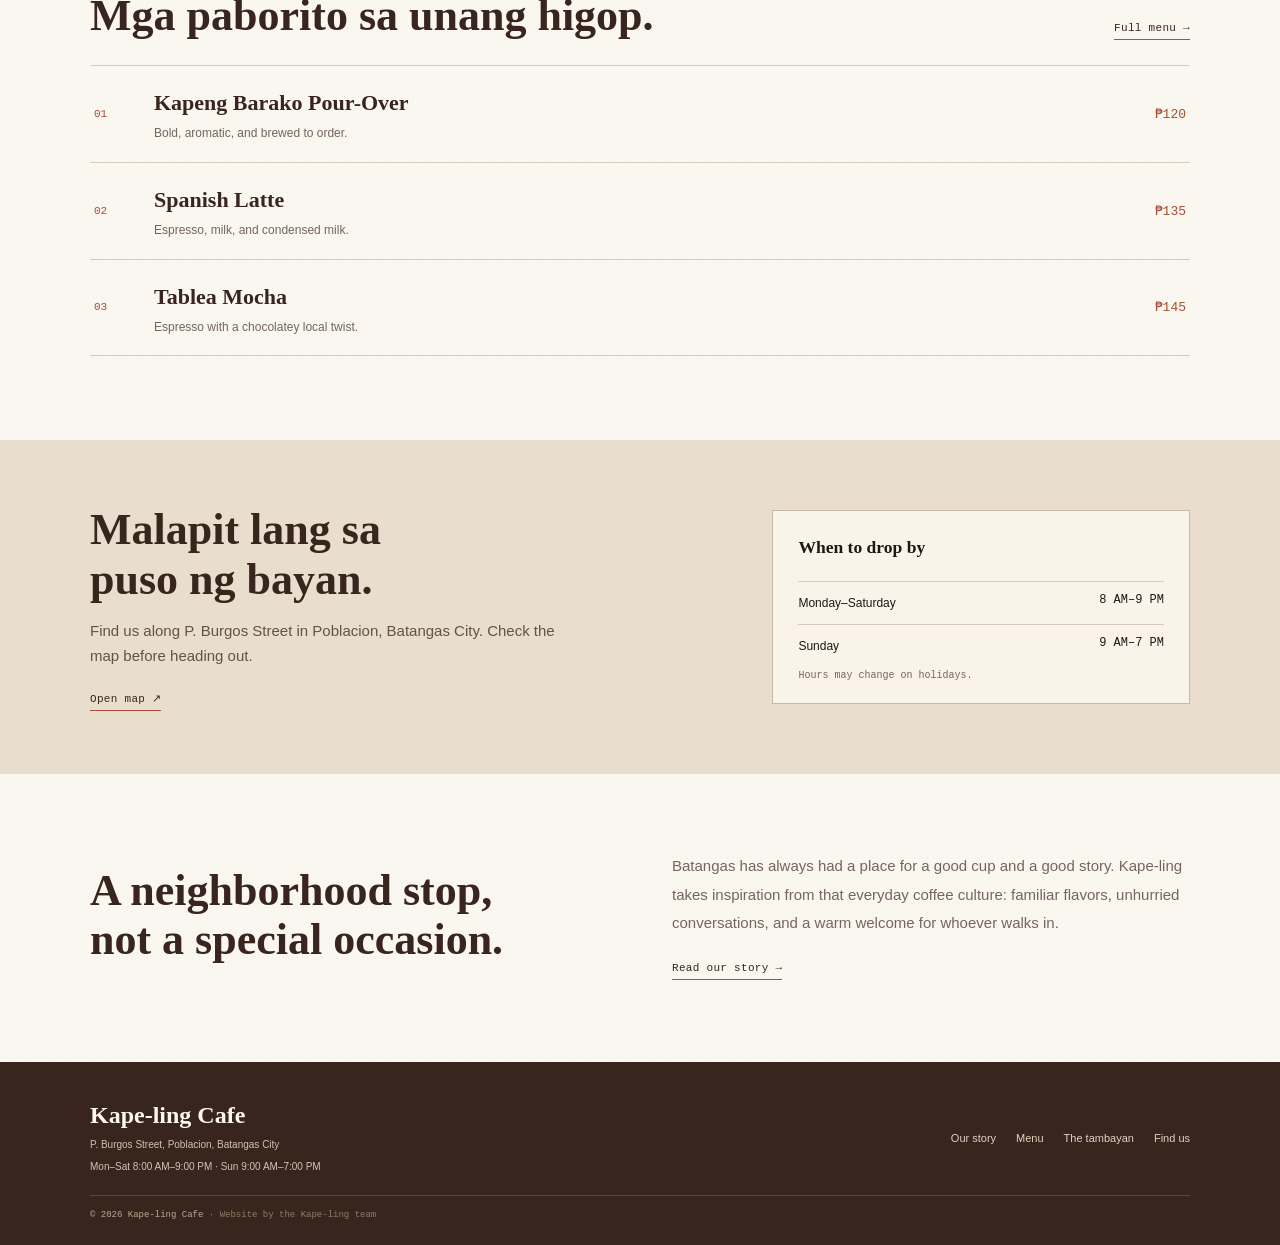
==== commit 5208e47d: "Fix HTML structure and retain CSS-only page features" ====
--- a/website-files/index.html
+++ b/website-files/index.html
@@ -11,11 +11,6 @@
   <link rel="stylesheet" href="/css/style.css">
 </head>
 <body>
-
-    <p class="loading-brand">Kape-ling Cafe</p>
-    <p class="loading-message">Brewing something good</p>
-  </div>
-</div>
 <header class="site-header">
   <div class="header-inner">
     <a class="brand" href="/" aria-label="Kape-ling Cafe home">
--- a/css/style.css
+++ b/css/style.css
@@ -1178,85 +1178,6 @@
 }
 
 
-/* Loading screen */
-.loading-screen {
-  position:fixed;
-  inset:0;
-  width:100vw;
-  height:100vh;
-  height:100dvh;
-  z-index:1000;
-  display:grid;
-  place-items:center;
-  background:#faf6f0;
-  transition:opacity .45s ease,visibility .45s ease;
-}
-.loading-screen.loading-done {
-  opacity:0;
-  visibility:hidden;
-}
-.loading-content { text-align:center; }
-.coffee-animation { position:relative; width:112px; height:112px; margin:0 auto 12px; }
-.coffee-cup {
-  position:absolute;
-  left:25px;
-  bottom:17px;
-  width:58px;
-  height:43px;
-  border:3px solid #38251d;
-  border-radius:5px 5px 18px 18px;
-  background:#a64f35;
-}
-.coffee-cup:after {
-  content:"";
-  position:absolute;
-  right:-17px;
-  top:7px;
-  width:15px;
-  height:19px;
-  border:3px solid #38251d;
-  border-left:0;
-  border-radius:0 12px 12px 0;
-}
-.coffee-cup span {
-  position:absolute;
-  left:5px;
-  right:5px;
-  top:5px;
-  height:3px;
-  border-radius:50%;
-  background:#fff8ed;
-}
-.cup-saucer {
-  position:absolute;
-  left:17px;
-  bottom:10px;
-  width:78px;
-  height:5px;
-  border-radius:50%;
-  background:#38251d;
-}
-.steam {
-  position:absolute;
-  bottom:67px;
-  width:9px;
-  height:9px;
-  border-radius:50%;
-  background:#b18a4b;
-  opacity:0;
-  animation:steam-rise 1.25s infinite ease-out;
-}
-.steam-one { left:39px; animation-delay:0s; }
-.steam-two { left:54px; animation-delay:.28s; }
-.steam-three { left:69px; animation-delay:.56s; }
-@keyframes steam-rise {
-  0% { opacity:0; transform:translateY(12px) scale(.55); }
-  35% { opacity:1; }
-  100% { opacity:0; transform:translateY(-35px) scale(1.25); }
-}
-.loading-brand { margin:0; color:#38251d; font:600 25px Georgia,serif; }
-.loading-message { margin:5px 0 0; color:#a64f35; font:10px Courier New,monospace; letter-spacing:1.5px; }
-
 /* Account form and navigation */
 .account-nav-button {
   border:1px solid #b18a4b;
@@ -1269,7 +1190,7 @@
 }
 .account-nav-button:hover { background:#a64f35; border-color:#a64f35; }
 .modal-open { overflow:hidden; }
-.account-modal {
+ .account-modal {
   position:fixed;
   inset:0;
   z-index:1100;
@@ -1282,7 +1203,7 @@
   padding:16px;
   background:#1e1815b8;
 }
-.account-modal.modal-visible { display:grid; }
+.account-modal:target { display:grid; }
 .account-dialog {
   position:relative;
   width:min(460px,100%);
@@ -1402,18 +1323,7 @@
 
 
 
-/* Show the loader before revealing any page content. */
-html.loading-active body > :not(.loading-screen) {
-  visibility:hidden;
-}
-html.loading-active .loading-screen {
-  visibility:visible;
-}
-html.loading-active {
-  overflow:hidden;
-}
-
-/* Give the sample Tambayan replies a more natural chat-like layout. */
+/* Static Tambayan conversation layout. */
 .post-comments {
   display:grid;
   gap:10px;
@@ -1570,3 +1480,9 @@
     transition:none;
   }
 }
+
+.account-modal { display:none; }
+.account-modal:target { display:grid; }
+.menu-jump-links { display:flex; flex-wrap:wrap; gap:10px 22px; padding:15px 0; border-bottom:1px solid #d8cbbd; }
+.menu-jump-links a { color:#a64f35; font:11px Courier New,monospace; border-bottom:1px solid #b18a4b; padding-bottom:4px; }
+.menu-category { scroll-margin-top:20px; }
